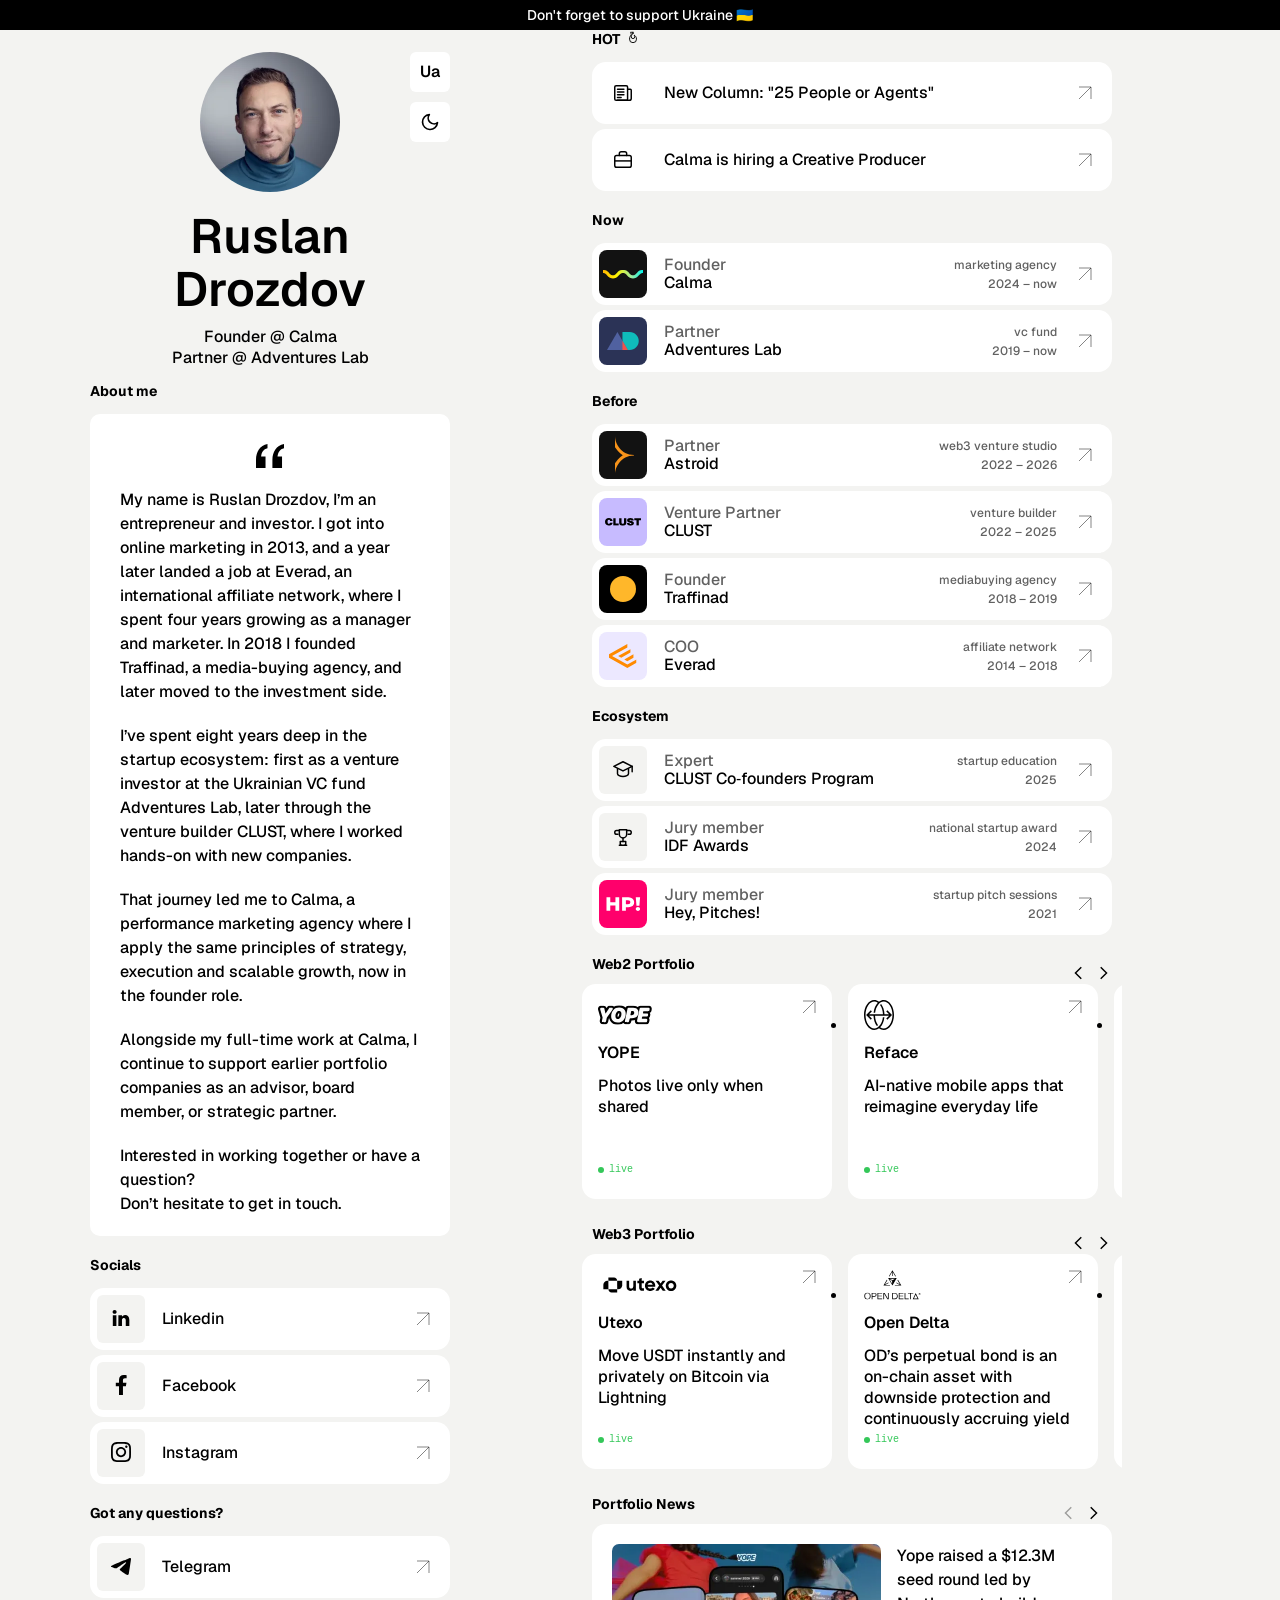
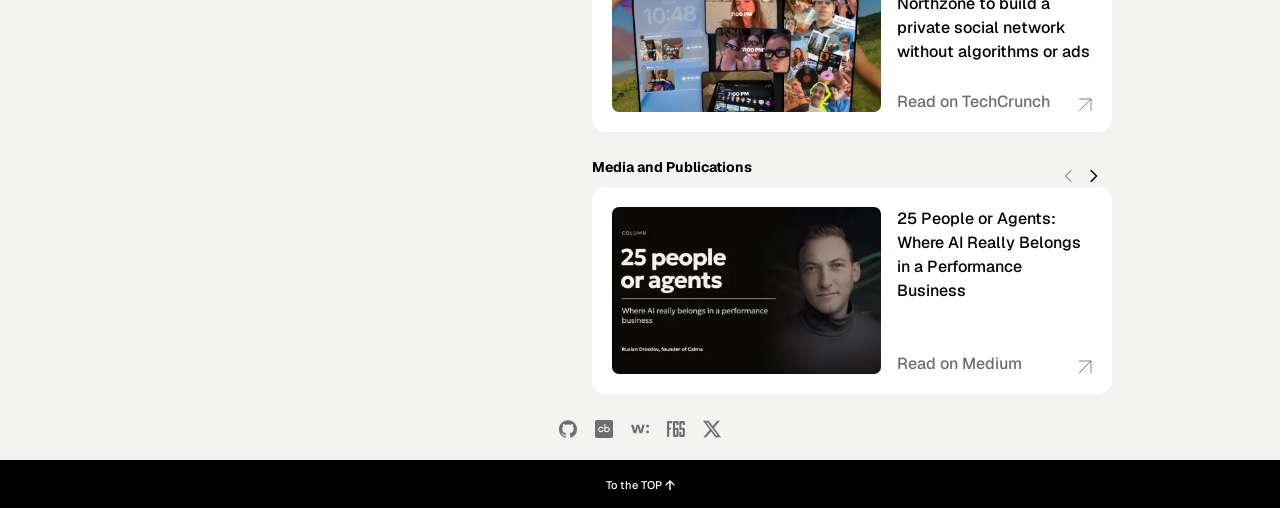
==== index.html @ 0ddf569c "Replace jQuery + slick carousels with native CSS scroll-snap rows The four sliders (Web2/Web3 portfo" ====
<!doctype html>
<html lang="en">
<head>
    <meta charset="UTF-8">
    <meta name="viewport" content="width=device-width, initial-scale=1">
    <meta http-equiv="X-UA-Compatible" content="ie=edge">
    <link rel="canonical" href="https://drozdorus.com/" />
    <link rel="alternate" hreflang="en" href="https://drozdorus.com/" />
    <link rel="alternate" hreflang="uk" href="https://drozdorus.com/ua/" />
    <link rel="alternate" hreflang="x-default" href="https://drozdorus.com/" />
    <link rel="apple-touch-icon-precomposed" sizes="57x57" href="img/favicon/apple-touch-icon-57x57.png" />
    <link rel="apple-touch-icon-precomposed" sizes="114x114" href="img/favicon/apple-touch-icon-114x114.png" />
    <link rel="apple-touch-icon-precomposed" sizes="72x72" href="img/favicon/apple-touch-icon-72x72.png" />
    <link rel="apple-touch-icon-precomposed" sizes="144x144" href="img/favicon/apple-touch-icon-144x144.png" />
    <link rel="apple-touch-icon-precomposed" sizes="60x60" href="img/favicon/apple-touch-icon-60x60.png" />
    <link rel="apple-touch-icon-precomposed" sizes="120x120" href="img/favicon/apple-touch-icon-120x120.png" />
    <link rel="apple-touch-icon-precomposed" sizes="76x76" href="img/favicon/apple-touch-icon-76x76.png" />
    <link rel="apple-touch-icon-precomposed" sizes="152x152" href="img/favicon/apple-touch-icon-152x152.png" />
    <link rel="icon" type="image/png" href="img/favicon/favicon-196x196.png" sizes="196x196" />
    <link rel="icon" type="image/png" href="img/favicon/favicon-96x96.png" sizes="96x96" />
    <link rel="icon" type="image/png" href="img/favicon/favicon-32x32.png" sizes="32x32" />
    <link rel="icon" type="image/png" href="img/favicon/favicon-16x16.png" sizes="16x16" />
    <link rel="icon" type="image/png" href="img/favicon/favicon-128.png" sizes="128x128" />
    <meta name="msapplication-TileColor" content="#FFFFFF" />
    <meta name="msapplication-TileImage" content="mstile-144x144.png" />
    <meta name="msapplication-square70x70logo" content="mstile-70x70.png" />
    <meta name="msapplication-square150x150logo" content="mstile-150x150.png" />
    <meta name="msapplication-wide310x150logo" content="mstile-310x150.png" />
    <meta name="msapplication-square310x310logo" content="mstile-310x310.png" />

    <!-- Primary Meta Tags -->
    <title>Ruslan Drozdov: Founder of Calma — Performance Marketing & Lead Generation | Partner at Adventures Lab</title>
    <meta name="title" content="Ruslan Drozdov: Founder of Calma — Performance Marketing & Lead Generation | Partner at Adventures Lab" />
    <meta name="description" content="Ruslan Drozdov is the founder of Calma, a performance lead generation agency for insurance, home services, and finance verticals. Partner at Adventures Lab venture fund." />

    <!-- Open Graph / Facebook -->
    <meta property="og:type" content="website" />
    <meta property="og:url" content="https://drozdorus.com/" />
    <meta property="og:title" content="Ruslan Drozdov: Founder of Calma — Performance Marketing & Lead Generation | Partner at Adventures Lab" />
    <meta property="og:description" content="Ruslan Drozdov is the founder of Calma, a performance lead generation agency for insurance, home services, and finance verticals. Partner at Adventures Lab venture fund." />
    <meta property="og:image" content="https://drozdorus.com/img/ruslan-drozdov.jpg" />
    <meta property="og:image:width" content="880" />
    <meta property="og:image:height" content="880" />
    <meta property="og:image:alt" content="Ruslan Drozdov" />

    <!-- Twitter -->
    <meta property="twitter:card" content="summary" />
    <meta property="twitter:url" content="https://drozdorus.com/" />
    <meta property="twitter:title" content="Ruslan Drozdov: Founder of Calma — Performance Marketing & Lead Generation | Partner at Adventures Lab" />
    <meta property="twitter:description" content="Ruslan Drozdov is the founder of Calma, a performance lead generation agency for insurance, home services, and finance verticals. Partner at Adventures Lab venture fund." />
    <meta property="twitter:image" content="https://drozdorus.com/img/ruslan-drozdov.jpg" />

    <!-- Apply theme before CSS paints to avoid flash of wrong theme.
         Mirrors the logic in js/theme.js so the first paint already matches. -->
    <script>
    (function(){
      try {
        var stored = localStorage.getItem('theme-preference');
        var theme = (stored === 'dark' || stored === 'light')
          ? stored
          : (window.matchMedia && window.matchMedia('(prefers-color-scheme: dark)').matches ? 'dark' : 'light');
        document.documentElement.setAttribute('data-theme', theme);
      } catch (_) {}
    })();
    </script>

    <link rel="preload" href="fonts/Geist-Variable-latin.woff2" as="font" type="font/woff2" crossorigin>
    <link rel="stylesheet" href="css/main.css?v=20261105">

    <script type="application/ld+json">
    {
      "@context": "https://schema.org",
      "@graph": [
        {
          "@type": "ProfilePage",
          "@id": "https://drozdorus.com/#webpage",
          "url": "https://drozdorus.com/",
          "name": "Ruslan Drozdov",
          "inLanguage": "en",
          "primaryImageOfPage": { "@type": "ImageObject", "url": "https://drozdorus.com/img/ruslan-drozdov.jpg", "contentUrl": "https://drozdorus.com/img/ruslan-drozdov.jpg", "width": 880, "height": 880, "caption": "Ruslan Drozdov" },
          "mainEntity": { "@id": "https://drozdorus.com/#person" }
        },
        {
      "@type": "Person",
      "@id": "https://drozdorus.com/#person",
      "mainEntityOfPage": { "@id": "https://drozdorus.com/#webpage" },
      "name": "Ruslan Drozdov",
      "alternateName": ["Руслан Дроздов", "drozdorus"],
      "nationality": { "@type": "Country", "name": "Ukraine" },
      "url": "https://drozdorus.com/",
      "image": { "@type": "ImageObject", "url": "https://drozdorus.com/img/ruslan-drozdov.jpg", "contentUrl": "https://drozdorus.com/img/ruslan-drozdov.jpg", "width": 880, "height": 880, "caption": "Ruslan Drozdov" },
      "jobTitle": ["Founder of Calma", "Partner at Adventures Lab"],
      "description": "Ruslan Drozdov is the founder of Calma, a performance lead generation agency for insurance, home services, and finance verticals in the US. Partner at Adventures Lab VC fund.",
      "knowsAbout": ["performance marketing", "lead generation", "venture investing", "startup building", "digital advertising", "insurance marketing", "affiliate networks"],
      "sameAs": [
        "https://www.wikidata.org/wiki/Q141973964",
        "https://www.linkedin.com/in/drozdorus/",
        "https://www.facebook.com/drozdorus/",
        "https://www.instagram.com/drozdorus",
        "https://t.me/drozdorus",
        "https://x.com/drozdorus",
        "https://www.crunchbase.com/person/ruslan-drozdov",
        "https://github.com/drozdorus",
        "https://wellfound.com/u/drozdorus",
        "https://www.f6s.com/drozdorus",
        "https://medium.com/@drozdorus",
        "https://local.foundation/profile/drozdorus",
        "https://local.foundation/ecosystem/ef54b9bd-0632-4556-bf1c-e0dbe42887a5",
        "https://cases.media/drozdorus/",
        "https://bigkyiv.com.ua/drozdov-ruslan-yevgenijovych/",
        "https://thepage.ua/ua/dossier/drozdov-ruslan",
        "https://vechirnij.kiev.ua/drozdov-ryslan/",
        "https://mc.today/uk/author/ruslan-drozdov/",
        "https://speka.ua/authors/ruslan.drozdov"
      ],
      "subjectOf": [
        {
          "@type": "Article",
          "headline": "25 People or Agents: Where AI Really Belongs in a Performance Business",
          "url": "https://medium.com/@drozdorus/25-people-or-agents-where-ai-really-belongs-in-a-performance-business-71c285251df5",
          "inLanguage": "en"
        },
        {
          "@type": "Article",
          "headline": "Партнерство в бізнесі: Руслан Дроздов про пошук кофаундера для стартапу",
          "url": "https://informator.ua/uk/partnerstvo-v-biznesi-ruslan-drozdov-pro-poshuk-kofaundera-dlya-startapu",
          "inLanguage": "uk"
        },
        {
          "@type": "Article",
          "headline": "Як знайти ідеального бізнес-партнера для стартапу: розповідає співзасновник Adventures Lab Руслан Дроздов",
          "url": "https://uspih.in.ua/ekskliuziv/iak-znajty-idealnoho-biznes-partnera-dlia-startapu-rozpovidaie-spivzasnovnyk-adventures-lab-ruslan-drozdov",
          "inLanguage": "uk"
        },
        {
          "@type": "NewsArticle",
          "headline": "Adventures Lab и Genesis бесплатно помогут украинским стартапам",
          "url": "https://mc.today/hey-pitches-adventures-lab-i-genesis-investments-besplatno-pomogut-ukrainskim-startapam/",
          "datePublished": "2021-07-14",
          "inLanguage": "ru",
          "about": { "@type": "EventSeries", "name": "Hey, Pitches!", "url": "https://heypitches.com/" }
        },
        {
          "@type": "Article",
          "headline": "Як не помилитися при виборі стартапу для інвестицій — розповідає кофаундер венчурного фонду Adventures Lab Руслан Дроздов",
          "url": "https://apostrophe.ua/company-news/kak-ne-oshibitsya-pri-vyibore-startapa-dlya-investitsiy--rasskazyivaet-kofaunder-venchurnogo-fonda-adventures-lab-ruslan-drozdov.html",
          "inLanguage": "uk"
        }
      ],
      "worksFor": [
        { "@type": "Organization", "name": "Calma", "url": "https://calma.io/" },
        { "@type": "Organization", "name": "Adventures Lab", "url": "https://adventureslab.vc/" }
      ]
        }
      ]
    }
    </script>

    <!-- Google Tag Manager -->
    <script>(function(w,d,s,l,i){w[l]=w[l]||[];w[l].push({'gtm.start':
    new Date().getTime(),event:'gtm.js'});var f=d.getElementsByTagName(s)[0],
    j=d.createElement(s),dl=l!='dataLayer'?'&l='+l:'';j.async=true;j.src=
    'https://www.googletagmanager.com/gtm.js?id='+i+dl;f.parentNode.insertBefore(j,f);
    })(window,document,'script','dataLayer','GTM-5PTHHBV8');</script>
    <!-- End Google Tag Manager -->
</head>
<body>
<svg style="position:absolute;width:0;height:0;overflow:hidden" aria-hidden="true" focusable="false">
    <!-- Row-icon sprite (item 5). Available ids: i-fire, i-news, i-briefcase, i-grad, i-trophy. One consistent 24x24 outline style, colored via currentColor so both themes work automatically. -->
    <symbol id="i-fire" viewBox="0 0 24 24">
        <path d="M12 2c1 3-3 4-3 8a3 3 0 0 0 6 0c0-1-.5-2-1-3 2 1 4 3.5 4 7a6 6 0 0 1-12 0c0-5 3-7 3-8 0-1.5-1-3-1-4 1.5 0 3 .5 4 2z" fill="none" stroke="currentColor" stroke-width="1.6" stroke-linecap="round" stroke-linejoin="round"/>
    </symbol>
    <symbol id="i-news" viewBox="0 0 24 24">
        <rect x="3" y="4" width="14" height="16" rx="1.5" fill="none" stroke="currentColor" stroke-width="1.6" stroke-linecap="round" stroke-linejoin="round"/>
        <path d="M17 8h3a1 1 0 0 1 1 1v9a2 2 0 0 1-2 2H6" fill="none" stroke="currentColor" stroke-width="1.6" stroke-linecap="round" stroke-linejoin="round"/>
        <line x1="6" y1="8" x2="13" y2="8" stroke="currentColor" stroke-width="1.6" stroke-linecap="round"/>
        <line x1="6" y1="11" x2="13" y2="11" stroke="currentColor" stroke-width="1.6" stroke-linecap="round"/>
        <line x1="6" y1="14" x2="13" y2="14" stroke="currentColor" stroke-width="1.6" stroke-linecap="round"/>
        <line x1="6" y1="17" x2="10" y2="17" stroke="currentColor" stroke-width="1.6" stroke-linecap="round"/>
    </symbol>
    <symbol id="i-briefcase" viewBox="0 0 24 24">
        <rect x="3" y="7" width="18" height="13" rx="2" fill="none" stroke="currentColor" stroke-width="1.6" stroke-linecap="round" stroke-linejoin="round"/>
        <path d="M8 7V5a2 2 0 0 1 2-2h4a2 2 0 0 1 2 2v2" fill="none" stroke="currentColor" stroke-width="1.6" stroke-linecap="round" stroke-linejoin="round"/>
        <line x1="3" y1="13" x2="21" y2="13" stroke="currentColor" stroke-width="1.6"/>
    </symbol>
    <symbol id="i-grad" viewBox="0 0 24 24">
        <path d="M12 3 2 8l10 5 10-5-10-5z" fill="none" stroke="currentColor" stroke-width="1.6" stroke-linecap="round" stroke-linejoin="round"/>
        <path d="M6 10.5V16c0 1.5 2.7 3 6 3s6-1.5 6-3v-5.5" fill="none" stroke="currentColor" stroke-width="1.6" stroke-linecap="round" stroke-linejoin="round"/>
        <line x1="22" y1="8" x2="22" y2="14" stroke="currentColor" stroke-width="1.6" stroke-linecap="round"/>
    </symbol>
    <symbol id="i-trophy" viewBox="0 0 24 24">
        <path d="M8 4h8v5a4 4 0 0 1-8 0V4z" fill="none" stroke="currentColor" stroke-width="1.6" stroke-linecap="round" stroke-linejoin="round"/>
        <path d="M8 5H5a2 2 0 0 0 0 4h1.5M16 5h3a2 2 0 0 1 0 4h-1.5" fill="none" stroke="currentColor" stroke-width="1.6" stroke-linecap="round" stroke-linejoin="round"/>
        <line x1="12" y1="13" x2="12" y2="17" stroke="currentColor" stroke-width="1.6" stroke-linecap="round"/>
        <path d="M8 21h8M9 17h6v2a2 2 0 0 1-2 2h-2a2 2 0 0 1-2-2v-2z" fill="none" stroke="currentColor" stroke-width="1.6" stroke-linecap="round" stroke-linejoin="round"/>
    </symbol>
</svg>
    <!-- Google Tag Manager (noscript) -->
    <noscript><iframe src="https://www.googletagmanager.com/ns.html?id=GTM-5PTHHBV8"
    height="0" width="0" style="display:none;visibility:hidden"></iframe></noscript>
    <!-- End Google Tag Manager (noscript) -->
<main class="layout" id="top">
        <div class="main__banner"><a target="_blank" rel="noopener noreferrer" href="https://u24.gov.ua/">Don't forget to support Ukraine  🇺🇦</a></div>
    <div class="layout__grid">
    <aside class="layout__aside">
    <div class="main__container">
        <div class="user">
            <button class="user__theme" id="themeToggle" aria-label="Toggle theme">
                <svg class="theme-icon sun-icon" width="20" height="20" viewBox="0 0 24 24" fill="none" stroke="currentColor" stroke-width="2" stroke-linecap="round" stroke-linejoin="round">
                    <circle cx="12" cy="12" r="5"></circle>
                    <line x1="12" y1="1" x2="12" y2="3"></line>
                    <line x1="12" y1="21" x2="12" y2="23"></line>
                    <line x1="4.22" y1="4.22" x2="5.64" y2="5.64"></line>
                    <line x1="18.36" y1="18.36" x2="19.78" y2="19.78"></line>
                    <line x1="1" y1="12" x2="3" y2="12"></line>
                    <line x1="21" y1="12" x2="23" y2="12"></line>
                    <line x1="4.22" y1="19.78" x2="5.64" y2="18.36"></line>
                    <line x1="18.36" y1="5.64" x2="19.78" y2="4.22"></line>
                </svg>
                <svg class="theme-icon moon-icon" width="20" height="20" viewBox="0 0 24 24" fill="none" stroke="currentColor" stroke-width="2" stroke-linecap="round" stroke-linejoin="round">
                    <path d="M21 12.79A9 9 0 1 1 11.21 3 7 7 0 0 0 21 12.79z"></path>
                </svg>
            </button>
            <a class="user__lang" href="ua/">Ua</a>
            <div class="user__photo">
                <picture><source type="image/webp" srcset="img/ruslan-drozdov-280.webp 280w, img/ruslan-drozdov-420.webp 420w" sizes="140px"><img src="img/ruslan-drozdov.jpg" alt="Ruslan Drozdov" width="880" height="880" fetchpriority="high"></picture>
            </div>
            <h1 class="user__name">Ruslan Drozdov</h1>
            <div class="user__position">Founder @ Calma<br />Partner @ Adventures Lab</div>
        </div>
    </div>
    <div class="main__container">
        <h2 class="media__title">About me</h2>
        <article class="story">
            <p class="story__info">My name is Ruslan Drozdov, I’m an entrepreneur and investor. I got into online marketing in 2013, and a year later landed a job at Everad, an international affiliate network, where I spent four years growing as a manager and marketer. In 2018 I founded Traffinad, a media-buying agency, and later moved to the investment side.</p>
            <p class="story__info">I’ve spent eight years deep in the startup ecosystem: first as a venture investor at the Ukrainian VC fund Adventures Lab, later through the venture builder CLUST, where I worked hands-on with new companies.</p>
            <p class="story__info">That journey led me to Calma, a performance marketing agency where I apply the same principles of strategy, execution and scalable growth, now in the founder role.</p>
            <p class="story__info">Alongside my full-time work at Calma, I continue to support earlier portfolio companies as an advisor, board member, or strategic partner.</p>
            <p class="story__info">Interested in working together or have a question?<br />Don’t hesitate to get in touch.</p>
        </article>
    </div>
    <div class="main__container">
        <div class="media">
            <h2 class="media__title">Socials</h2>
            <a  target="_blank" rel="noopener noreferrer" href="https://www.linkedin.com/in/drozdorus/" class="media__item">
                <span class="media__icon bg"><img src="img/linkedin.svg" alt=""></span>
                <span class="media__text">Linkedin</span>
            </a>
            <a  target="_blank" rel="noopener noreferrer" href="https://www.facebook.com/drozdorus/" class="media__item">
                <span class="media__icon bg"><img src="img/fb.svg" alt=""></span>
                <span class="media__text">Facebook</span>
            </a>
            <a  target="_blank" rel="noopener noreferrer" href="https://www.instagram.com/drozdorus" class="media__item">
                <span class="media__icon bg"><img src="img/insta.svg" alt=""></span>
                <span class="media__text">Instagram</span>
            </a>
        </div>
        <div class="media">
            <h2 class="media__title">Got any questions?</h2>
            <a  target="_blank" rel="noopener noreferrer" href="https://t.me/drozdorus" class="media__item">
                <span class="media__icon bg"><img src="img/tg.svg" alt=""></span>
                <span class="media__text">Telegram</span>
            </a>
        </div>
    </div>
    </aside>
    <div class="layout__main">
    <div class="main__container">
        <div class="media">
            <h2 class="media__title">HOT <svg class="icon media__title-icon" width="16" height="16" viewBox="0 0 24 24" aria-hidden="true"><use href="#i-fire"/></svg></h2>
            <a target="_blank" rel="noopener noreferrer" href="https://medium.com/@drozdorus/25-people-or-agents-where-ai-really-belongs-in-a-performance-business-71c285251df5" class="media__item">
                <span class="media__icon"><svg class="icon media__text-icon" width="22" height="22" viewBox="0 0 24 24" aria-hidden="true"><use href="#i-news"/></svg></span>
                <span class="media__text">New Column: "25 People or Agents"</span>
            </a>
            <a target="_blank" rel="noopener noreferrer" href="https://calma.io/hiring/" class="media__item">
                <span class="media__icon"><svg class="icon media__text-icon" width="22" height="22" viewBox="0 0 24 24" aria-hidden="true"><use href="#i-briefcase"/></svg></span>
                <span class="media__text">Calma is hiring a Creative Producer</span>
            </a>
        </div>
        <div class="media">
            <h2 class="media__title">Now</h2>
            <a  target="_blank" rel="noopener noreferrer" href="https://calma.io/" class="media__item">
                <span class="media__icon"><img src="img/calma.svg" alt="Calma"></span>
                <span class="media__text"><i class="gray">Founder</i>Calma</span>
                <span class="media__meta"><span class="media__description">marketing agency</span><span class="media__year">2024 – now</span></span>
            </a>
            <a  target="_blank" rel="noopener noreferrer" href="https://adventureslab.vc/" class="media__item">
                <span class="media__icon"><img src="img/ad.svg" alt="Adventures Lab"></span>
                <span class="media__text"><i class="gray">Partner</i>Adventures Lab</span>
                <span class="media__meta"><span class="media__description">vc fund</span><span class="media__year">2019 – now</span></span>
            </a>
        </div>
        <div class="media">
            <h2 class="media__title">Before</h2>
            <a target="_blank" rel="noopener noreferrer" href="https://astroid.xyz/" class="media__item">
                <span class="media__icon"><img src="img/ast.svg" alt="Astroid"></span>
                <span class="media__text"><i class="gray">Partner</i>Astroid</span>
                <span class="media__meta"><span class="media__description">web3 venture studio</span><span class="media__year">2022 – 2026</span></span>
            </a>
            <a target="_blank" rel="noopener noreferrer" href="https://clust.team/" class="media__item">
                <span class="media__icon"><img src="img/clust.svg" alt="CLUST"></span>
                <span class="media__text"><i class="gray">Venture Partner</i>CLUST</span>
                <span class="media__meta"><span class="media__description">venture builder</span><span class="media__year">2022 – 2025</span></span>
            </a>
            <a target="_blank" rel="noopener noreferrer" href="https://traffinad.com/" class="media__item">
                <span class="media__icon"><img src="img/circ.svg" alt="Traffinad"></span>
                <span class="media__text"><i class="gray">Founder</i>Traffinad</span>
                <span class="media__meta"><span class="media__description">mediabuying agency</span><span class="media__year">2018 – 2019</span></span>
            </a>
            <a target="_blank" rel="noopener noreferrer" href="https://everad.com/" class="media__item">
                <span class="media__icon"><img src="img/ev.svg" alt="Everad"></span>
                <span class="media__text"><i class="gray">COO</i>Everad</span>
                <span class="media__meta"><span class="media__description">affiliate network</span><span class="media__year">2014 – 2018</span></span>
            </a>
        </div>
        <div class="media">
            <h2 class="media__title">Ecosystem</h2>
            <a target="_blank" rel="noopener noreferrer" href="https://clust.team/co-founders-program/" class="media__item">
                <span class="media__icon bg"><svg class="icon media__text-icon" width="22" height="22" viewBox="0 0 24 24" aria-hidden="true"><use href="#i-grad"/></svg></span>
                <span class="media__text"><i class="gray">Expert</i>CLUST Co&#8209;founders Program</span>
                <span class="media__meta"><span class="media__description">startup education</span><span class="media__year">2025</span></span>
            </a>
            <a target="_blank" rel="noopener noreferrer" href="https://usf.com.ua/en/?p=23957" class="media__item">
                <span class="media__icon bg"><svg class="icon media__text-icon" width="22" height="22" viewBox="0 0 24 24" aria-hidden="true"><use href="#i-trophy"/></svg></span>
                <span class="media__text"><i class="gray">Jury member</i>IDF Awards</span>
                <span class="media__meta"><span class="media__description">national startup award</span><span class="media__year">2024</span></span>
            </a>
            <a target="_blank" rel="noopener" href="https://heypitches.com/en/" class="media__item">
                <span class="media__icon"><img src="img/heypitches.svg" alt="Hey, Pitches!"></span>
                <span class="media__text"><i class="gray">Jury member</i>Hey, Pitches!</span>
                <span class="media__meta"><span class="media__description">startup pitch sessions</span><span class="media__year">2021</span></span>
            </a>
        </div>
        <h2 class="media__title slider--opt">Web2 Portfolio</h2>
    </div>
    <div class="media slide">
    <div class="media__container">
        <ul class="slider web-slider">
            <li class="slider__item">
                <a class="web-slider__link" target="_blank" rel="noopener noreferrer" href="https://yope.app/">
                    <img src="img/i6.svg" alt="YOPE logo" class="slider__icon">
                    <p class="slider__name">YOPE</p>
                    <p class="slider__info">Photos live only when shared</p>
                    <p class="slider__status slider__status--live"><span class="slider__status-dot" aria-hidden="true"></span>live</p>
                </a>
            </li>
            <li class="slider__item">
                <a class="web-slider__link" target="_blank" rel="noopener noreferrer" href="https://reface.ai/">
                    <img src="img/i1.svg" alt="Reface logo" class="slider__icon">
                    <p class="slider__name">Reface</p>
                    <p class="slider__info">AI-native mobile apps that reimagine everyday life</p>
                    <p class="slider__status slider__status--live"><span class="slider__status-dot" aria-hidden="true"></span>live</p>
                </a>
            </li>
            <li class="slider__item">
                <a class="web-slider__link" target="_blank" rel="noopener noreferrer" href="https://onenotary.com/">
                    <img src="img/i2.svg" alt="OneNotary logo" class="slider__icon">
                    <p class="slider__name">OneNotary</p>
                    <p class="slider__info">24/7 online notarization — legal, fast, secure</p>
                    <p class="slider__status slider__status--live"><span class="slider__status-dot" aria-hidden="true"></span>live</p>
                </a>
            </li>
            <li class="slider__item">
                <a class="web-slider__link" target="_blank" rel="noopener noreferrer" href="https://www.deckrobot.com/">
                    <img src="img/dr.svg" alt="DeckRobot logo" class="slider__icon">
                    <p class="slider__name">DeckRobot</p>
                    <p class="slider__info">Get your branded slides in one click with AI</p>
                    <p class="slider__status slider__status--live"><span class="slider__status-dot" aria-hidden="true"></span>live</p>
                </a>
            </li>
            <li class="slider__item">
                <a class="web-slider__link" target="_blank" rel="noopener noreferrer" href="https://pibox.com/">
                    <img src="img/pi.svg" alt="Pibox logo" class="slider__icon">
                    <p class="slider__name">Pibox</p>
                    <p class="slider__info">Finalize your audio and video projects faster than ever</p>
                    <p class="slider__status slider__status--live"><span class="slider__status-dot" aria-hidden="true"></span>live</p>
                </a>
            </li>
            <li class="slider__item slider__item--inactive">
                <div class="web-slider__link">
                    <img src="img/i3.svg" alt="Narrative BI logo" class="slider__icon">
                    <p class="slider__name">Narrative BI</p>
                    <p class="slider__info">Automated insights from marketing data. All sources in one place, zero coding</p>
                    <p class="slider__status">closed</p>
                </div>
            </li>
        </ul>
        <button type="button" class="carousel__arrow carousel__arrow--prev" data-carousel-prev aria-label="Previous"></button>
        <button type="button" class="carousel__arrow carousel__arrow--next" data-carousel-next aria-label="Next"></button>
    </div>
</div>
<div class="main">
    <div class="main__container">
        <h2 class="media__title slider--opt">Web3 Portfolio</h2>
    </div>
</div>
<div class="media slide">
    <div class="media__container">
        <ul class="slider web-slider">
            <li class="slider__item">
                <a class="web-slider__link" target="_blank" rel="noopener noreferrer" href="https://utexo.com/">
                    <img src="img/utexo.svg" alt="Utexo logo" class="slider__icon">
                    <p class="slider__name">Utexo</p>
                    <p class="slider__info">Move USDT instantly and privately on Bitcoin via Lightning</p>
                    <p class="slider__status slider__status--live"><span class="slider__status-dot" aria-hidden="true"></span>live</p>
                </a>
            </li>
            <li class="slider__item">
                <a class="web-slider__link" target="_blank" rel="noopener noreferrer" href="https://www.opendelta.com/">
                    <img src="img/i4.svg" alt="Open Delta logo" class="slider__icon">
                    <p class="slider__name">Open Delta</p>
                    <p class="slider__info">OD’s perpetual bond is an on-chain asset with downside protection and continuously accruing yield</p>
                    <p class="slider__status slider__status--live"><span class="slider__status-dot" aria-hidden="true"></span>live</p>
                </a>
            </li>
            <li class="slider__item slider__item--inactive">
                <div class="web-slider__link">
                    <img src="img/i7.svg" alt="ThunderStack logo" class="slider__icon">
                    <p class="slider__name">ThunderStack</p>
                    <p class="slider__info">Enables users to efficiently run and manage RGB Lightning Network Infrastructure</p>
                    <p class="slider__status">acquired</p>
                </div>
            </li>
            <li class="slider__item slider__item--inactive">
                <div class="web-slider__link">
                    <img src="img/ltv.svg" alt="LTV Protocol logo" class="slider__icon">
                    <p class="slider__name">LTV Protocol</p>
                    <p class="slider__info">The first-ever wave of curatorless tokenized leverage vaults</p>
                    <p class="slider__status">acquired</p>
                </div>
            </li>
            <li class="slider__item slider__item--inactive">
                <div class="web-slider__link">
                    <img src="img/i5.svg" alt="Stroom logo" class="slider__icon">
                    <p class="slider__name">Stroom</p>
                    <p class="slider__info">Bitcoin liquid staking in Lightning Network</p>
                    <p class="slider__status">closed</p>
                </div>
            </li>
        </ul>
        <button type="button" class="carousel__arrow carousel__arrow--prev" data-carousel-prev aria-label="Previous"></button>
        <button type="button" class="carousel__arrow carousel__arrow--next" data-carousel-next aria-label="Next"></button>
    </div>
</div>
<div class="main">
    <div class="main__container">
        <h2 class="media__title slider--opt">Portfolio News</h2>
        <div class="media slide">
            <div class="media__container">
                <ul class="slider portfolio">
                    <li class="slider__item">
                        <a target="_blank" rel="noopener noreferrer" href="https://techcrunch.com/2026/07/22/yope-raises-12-3m-to-build-a-private-social-network-without-algorithms-or-ads/" class="slider__link">
                            <img src="img/news14.webp" srcset="img/news14-400.webp 400w, img/news14.webp 800w" sizes="(max-width: 400px) 90vw, 352px" alt="Yope raises $12.3M to build a private social network without algorithms or ads" class="slider__picture" width="800" height="500" loading="lazy" decoding="async">
                            <span class="slider__box">
                                <span class="slider__text">Yope raised a $12.3M seed round led by Northzone to build a private social network without algorithms or ads</span>
                                <span class="slider__href">Read on TechCrunch</span>
                            </span>
                        </a>
                    </li>
                    <li class="slider__item">
                        <a target="_blank" rel="noopener noreferrer" href="https://bitcoinmagazine.com/news/utexo-raises-7-5m-to-launch-bitcoin" class="slider__link">
                            <img src="img/news13.webp" srcset="img/news13-400.webp 400w, img/news13.webp 800w" sizes="(max-width: 400px) 90vw, 352px" alt="Utexo raises $7.5M to bring USDT back home on Bitcoin" class="slider__picture" width="800" height="444" loading="lazy" decoding="async">
                            <span class="slider__box">
                                <span class="slider__text">Utexo raises $7.5M to bring USDT back home on Bitcoin</span>
                                <span class="slider__href">Read on Bitcoin Magazine</span>
                            </span>
                        </a>
                    </li>
                    <li class="slider__item">
                        <a target="_blank" rel="noopener noreferrer" href="https://www.nansen.ai/post/nx8-a-tokenized-layer-1-index-built-for-the-future-of-finance" class="slider__link">
                            <img src="img/news12.webp" srcset="img/news12-400.webp 400w, img/news12.webp 800w" sizes="(max-width: 400px) 90vw, 352px" alt="OpenDelta and Nansen introduce NX8 tokenized Layer-1 index" class="slider__picture" width="800" height="450" loading="lazy" decoding="async">
                            <span class="slider__box">
                                <span class="slider__text">OpenDelta signed the strategic partnership with Nansen to introduce NX8 — tokenized Layer-1 index</span>
                                <span class="slider__href">Read on Nansen.ai</span>
                            </span>
                        </a>
                    </li>
                    <li class="slider__item">
                        <a target="_blank" rel="noopener noreferrer" href="https://www.founderstoday.news/reface-secures-over-15m-growth-capital/" class="slider__link">
                            <img src="img/news11.webp" srcset="img/news11-400.webp 400w, img/news11.webp 800w" sizes="(max-width: 400px) 90vw, 352px" alt="Reface secures €15.2 million in non-dilutive funding" class="slider__picture" width="800" height="495" loading="lazy" decoding="async">
                            <span class="slider__box">
                                <span class="slider__text">Reface secures €15.2 million in non-dilutive funding</span>
                                <span class="slider__href">Read on FoundersToday</span>
                            </span>
                        </a>
                    </li>
                    <li class="slider__item">
                        <a target="_blank" rel="noopener noreferrer" href="https://clust.team/co-founders-program/" class="slider__link">
                            <img src="img/news10.webp" srcset="img/news10-400.webp 400w, img/news10.webp 800w" sizes="(max-width: 400px) 90vw, 352px" alt="CLUST announces educational program for Startup Founders" class="slider__picture" width="800" height="495" loading="lazy" decoding="async">
                            <span class="slider__box">
                                <span class="slider__text">CLUST has anounced an educational programm for Startup Founders</span>
                                <span class="slider__href">Read on CLUST</span>
                            </span>
                        </a>
                    </li>
                    <li class="slider__item">
                        <a target="_blank" rel="noopener noreferrer" href="https://www.village.com.ua/village/city/city-news/347173-u-kpi-vidkrili-pershe-v-ukrayini-smartukrittya-dlya-studentiv" class="slider__link">
                            <img src="img/news15.webp" srcset="img/news15-400.webp 400w, img/news15.webp 800w" sizes="(max-width: 400px) 90vw, 352px" alt="Clust Space, Ukraine's first smart shelter for students at KPI" class="slider__picture" width="800" height="500" loading="lazy" decoding="async">
                            <span class="slider__box">
                                <span class="slider__text">CLUST built Clust Space at KPI, Ukraine's first smart shelter and coworking for students (January 2024)</span>
                                <span class="slider__href">Read on The Village</span>
                            </span>
                        </a>
                    </li>
                    <li class="slider__item">
                        <a target="_blank" rel="noopener noreferrer" href="https://www.theblock.co/post/368113/opendelta-launches-og30-the-crypto-market-in-one-token" class="slider__link">
                            <img src="img/news9.webp" srcset="img/news9-400.webp 400w, img/news9.webp 800w" sizes="(max-width: 400px) 90vw, 352px" alt="OpenDelta Launches OG30 – The Crypto Market in One Token" class="slider__picture" width="800" height="452" loading="lazy" decoding="async">
                            <span class="slider__box">
                                <span class="slider__text">OpenDelta Launches OG30 – The Crypto Market in One Token</span>
                                <span class="slider__href">Read on TheBlock</span>
                            </span>
                        </a>
                    </li>
                    <li class="slider__item">
                        <a target="_blank" rel="noopener noreferrer" href="https://www.theblock.co/post/345884/opendelta-index-products-to-launch-in-partnership-with-gmci" class="slider__link">
                            <img src="img/news8.webp" srcset="img/news8-400.webp 400w, img/news8.webp 800w" sizes="(max-width: 400px) 90vw, 352px" alt="OpenDelta Index Products launch in partnership with GMCI" class="slider__picture" width="800" height="495" loading="lazy" decoding="async">
                            <span class="slider__box">
                                <span class="slider__text">OpenDelta Index Products To Launch In Partnership With GMCI</span>
                                <span class="slider__href">Read on TheBlock</span>
                            </span>
                        </a>
                    </li>
                    <li class="slider__item">
                        <a target="_blank" rel="noopener noreferrer" href="https://techcrunch.com/2025/02/24/yope-is-sparking-genz-and-vc-interest-with-an-instagram-like-app-for-private-groups/" class="slider__link">
                            <img src="img/news7.webp" srcset="img/news7-400.webp 400w, img/news7.webp 800w" sizes="(max-width: 400px) 90vw, 352px" alt="Yope raises seed round at $50M valuation" class="slider__picture" width="800" height="495" loading="lazy" decoding="async">
                            <span class="slider__box">
                                <span class="slider__text">Yope has raised a seed round with valuation of $50M</span>
                                <span class="slider__href">Read on TechCrunch</span>
                            </span>
                        </a>
                    </li>
                    <li class="slider__item">
                        <a target="_blank" rel="noopener noreferrer" href="https://atlas21.com/fulgur-ventures-and-tether-invest-in-a-company-dedicated-to-rgb-development/" class="slider__link">
                            <img src="img/news6.webp" srcset="img/news6-400.webp 400w, img/news6.webp 800w" sizes="(max-width: 400px) 90vw, 352px" alt="ThunderStack attracts investments from Tether and Fulgur Ventures" class="slider__picture" width="800" height="495" loading="lazy" decoding="async">
                            <span class="slider__box">
                                <span class="slider__text">ThunderStack attracts investments from Tether and Fulgur Ventures</span>
                                <span class="slider__href">Read on atlas21</span>
                            </span>
                        </a>
                    </li>
                    <li class="slider__item">
                        <a target="_blank" rel="noopener noreferrer" href="https://x.com/ltvprotocol/status/1846965341899182268" class="slider__link">
                            <img src="img/news4.webp" srcset="img/news4-400.webp 400w, img/news4.webp 800w" sizes="(max-width: 400px) 90vw, 352px" alt="LTV Protocol publishes paper about curatorless vaults" class="slider__picture" width="800" height="495" loading="lazy" decoding="async">
                            <span class="slider__box">
                                <span class="slider__text">LTV Protocol published a paper about curatorless vaults</span>
                                <span class="slider__href">Read on X</span>
                            </span>
                        </a>
                    </li>
                    <li class="slider__item">
                        <a target="_blank" rel="noopener noreferrer" href="https://www.coindesk.com/business/2024/04/26/bitcoin-linked-stablecoin-firm-opendelta-raises-25m/" class="slider__link">
                            <img src="img/news3.webp" srcset="img/news3-400.webp 400w, img/news3.webp 800w" sizes="(max-width: 400px) 90vw, 352px" alt="OpenDelta raises $2.5M led by 6th Man Ventures" class="slider__picture" width="800" height="495" loading="lazy" decoding="async">
                            <span class="slider__box">
                                <span class="slider__text">Bitcoin-Linked Stablecoin Firm OpenDelta Raises $2.5M, led by 6th Man Ventures</span>
                                <span class="slider__href">Read on CoinDesk</span>
                            </span>
                        </a>
                    </li>
                    <li class="slider__item">
                        <a target="_blank" rel="noopener noreferrer" href="https://www.businesswire.com/news/home/20240326274642/en/OneNotary-Raises-5-Million-Series-A-%E2%80%94-Enters-Partnership-with-DocuSign" class="slider__link">
                            <img src="img/news1.webp" srcset="img/news1-400.webp 400w, img/news1.webp 800w" sizes="(max-width: 400px) 90vw, 352px" alt="OneNotary raises $5M Series A from Jackson Square Ventures and DocuSign Founder" class="slider__picture" width="800" height="495" loading="lazy" decoding="async">
                            <span class="slider__box">
                                <span class="slider__text">OneNotary raises $5M in Series A round from Jackson Square Ventures and DocuSign Founder</span>
                                <span class="slider__href">Read on businesswire</span>
                            </span>
                        </a>
                    </li>
                    <li class="slider__item">
                        <a target="_blank" rel="noopener noreferrer" href="https://www.theblock.co/post/248104/stroom-raise-bitcoin-liquid-staking-lightning-network" class="slider__link">
                            <img src="img/news2.webp" srcset="img/news2-400.webp 400w, img/news2.webp 800w" sizes="(max-width: 400px) 90vw, 352px" alt="Stroom Network raises $3.5M to launch Bitcoin liquid staking on Lightning" class="slider__picture" width="800" height="495" loading="lazy" decoding="async">
                            <span class="slider__box">
                                <span class="slider__text">Stroom Network raises $3.5 million from Greenfield and others to launch Bitcoin 'liquid staking' on Lightning</span>
                                <span class="slider__href">Read on TheBlock</span>
                            </span>
                        </a>
                    </li>
                </ul>
                <button type="button" class="carousel__arrow carousel__arrow--prev" data-carousel-prev aria-label="Previous"></button>
                <button type="button" class="carousel__arrow carousel__arrow--next" data-carousel-next aria-label="Next"></button>
            </div>
        </div>
    </div>
</div>

<div class="main">
    <div class="main__container">
        <h2 class="media__title slider--opt">Media and Publications</h2>
        <div class="media slide">
            <div class="media__container">
                <ul class="slider portfolio">
                    <li class="slider__item">
                        <a target="_blank" rel="noopener noreferrer" href="https://medium.com/@drozdorus/25-people-or-agents-where-ai-really-belongs-in-a-performance-business-71c285251df5" class="slider__link">
                            <img src="img/media14.webp" srcset="img/media14-400.webp 400w, img/media14.webp 800w" sizes="(max-width: 400px) 90vw, 352px" alt="25 People or Agents: Where AI Really Belongs in a Performance Business – Ruslan Drozdov, Medium" class="slider__picture" width="800" height="495" loading="lazy" decoding="async">
                            <span class="slider__box">
                                <span class="slider__text">25 People or Agents: Where AI Really Belongs in a Performance Business</span>
                                <span class="slider__href">Read on Medium</span>
                            </span>
                        </a>
                    </li>
                    <li class="slider__item">
                        <a target="_blank" rel="noopener noreferrer" href="https://ai-ei.org/ai-horizon-journal-4th-edition-july-2026/" class="slider__link">
                            <img src="img/media8.webp" srcset="img/media8-400.webp 400w, img/media8.webp 800w" sizes="(max-width: 400px) 90vw, 352px" alt="The FOMO Tax: How AI Tool-Chasing Became the New Productivity Trap – AI Horizon Journal" class="slider__picture" width="800" height="495" loading="lazy" decoding="async">
                            <span class="slider__box">
                                <span class="slider__text">The FOMO Tax: How AI Tool-Chasing Became the New Productivity Trap</span>
                                <span class="slider__href">Read on AI Horizon Journal</span>
                            </span>
                        </a>
                    </li>
                    <li class="slider__item">
                        <a target="_blank" rel="noopener noreferrer" href="https://informator.ua/uk/partnerstvo-v-biznesi-ruslan-drozdov-pro-poshuk-kofaundera-dlya-startapu" class="slider__link">
                            <img src="img/media9.webp" srcset="img/media9-400.webp 400w, img/media9.webp 800w" sizes="(max-width: 400px) 90vw, 352px" alt="Business partnership: how to find a co-founder for your startup – Informator" class="slider__picture" width="800" height="495" loading="lazy" decoding="async">
                            <span class="slider__box">
                                <span class="slider__text">Business partnership: how to find a co-founder for your startup (ua)</span>
                                <span class="slider__href">Read on Informator</span>
                            </span>
                        </a>
                    </li>
                    <li class="slider__item">
                        <a target="_blank" rel="noopener noreferrer" href="https://uspih.in.ua/ekskliuziv/iak-znajty-idealnoho-biznes-partnera-dlia-startapu-rozpovidaie-spivzasnovnyk-adventures-lab-ruslan-drozdov" class="slider__link">
                            <img src="img/media10.webp" srcset="img/media10-400.webp 400w, img/media10.webp 800w" sizes="(max-width: 400px) 90vw, 352px" alt="How to find the perfect business partner for a startup – Uspih" class="slider__picture" width="800" height="495" loading="lazy" decoding="async">
                            <span class="slider__box">
                                <span class="slider__text">How to find the perfect business partner for a startup (ua)</span>
                                <span class="slider__href">Read on Uspih</span>
                            </span>
                        </a>
                    </li>
                    <li class="slider__item">
                        <a target="_blank" rel="noopener noreferrer" href="https://apostrophe.ua/company-news/kak-ne-oshibitsya-pri-vyibore-startapa-dlya-investitsiy--rasskazyivaet-kofaunder-venchurnogo-fonda-adventures-lab-ruslan-drozdov.html" class="slider__link">
                            <img src="img/media11.webp" srcset="img/media11-400.webp 400w, img/media11.webp 800w" sizes="(max-width: 400px) 90vw, 352px" alt="How to avoid mistakes when choosing a startup to invest in – Apostrophe" class="slider__picture" width="800" height="495" loading="lazy" decoding="async">
                            <span class="slider__box">
                                <span class="slider__text">How to avoid mistakes when choosing a startup to invest in (ua)</span>
                                <span class="slider__href">Read on Apostrophe</span>
                            </span>
                        </a>
                    </li>
                    <li class="slider__item">
                        <a target="_blank" rel="noopener noreferrer" href="https://mc.today/uk/yakih-pomilok-pripuskayutsya-startaperi-v-adventures-lab-spalah-i-spirio-podililis-dumkami/" class="slider__link">
                            <img src="img/media7.webp" srcset="img/media7-400.webp 400w, img/media7.webp 800w" sizes="(max-width: 400px) 90vw, 352px" alt="The most popular mistakes startups make – MC.today" class="slider__picture" width="800" height="495" loading="lazy" decoding="async">
                            <span class="slider__box">
                                <span class="slider__text">The most popular mistakes startups might make (ua)</span>
                                <span class="slider__href">Read on MC.today</span>
                            </span>
                        </a>
                    </li>
                    <li class="slider__item">
                        <a target="_blank" rel="noopener noreferrer" href="https://mc.today/uk/yakih-startapiv-ne-vistachaye-v-ukrayini-ta-yaki-nishi-budut-najperspektivnishimi-venchur-bilderi/" class="slider__link">
                            <img src="img/media6.webp" srcset="img/media6-400.webp 400w, img/media6.webp 800w" sizes="(max-width: 400px) 90vw, 352px" alt="Perspective startup niches for 2025 – MC.today" class="slider__picture" width="800" height="495" loading="lazy" decoding="async">
                            <span class="slider__box">
                                <span class="slider__text">Perspective startups' niches for 2025 (ua)</span>
                                <span class="slider__href">Read on MC.today</span>
                            </span>
                        </a>
                    </li>
                    <li class="slider__item">
                        <a target="_blank" rel="noopener noreferrer" href="https://mc.today/uk/beholder-mark-i-ne-tilki-venchur-bilderi-nazvali-ukrayinski-startapi-yaki-yih-vrazili-u-2024-mu/" class="slider__link">
                            <img src="img/media5.webp" srcset="img/media5-400.webp 400w, img/media5.webp 800w" sizes="(max-width: 400px) 90vw, 352px" alt="The most attractive Ukrainian Startups in 2024 – MC.today" class="slider__picture" width="800" height="495" loading="lazy" decoding="async">
                            <span class="slider__box">
                                <span class="slider__text">The most attractive Ukrainian Startups in 2024 (ua)</span>
                                <span class="slider__href">Read on MC.today</span>
                            </span>
                        </a>
                    </li>
                    <li class="slider__item">
                        <a target="_blank" rel="noopener noreferrer" href="https://speka.media/nepopulyarni-freimvorki-yaki-pidvishhat-efektivnist-upravlinnya-biznesom-pk423d" class="slider__link">
                            <img src="img/media4.webp" srcset="img/media4-400.webp 400w, img/media4.webp 800w" sizes="(max-width: 400px) 90vw, 352px" alt="Unpopular frameworks to empower productivity – Speka" class="slider__picture" width="800" height="495" loading="lazy" decoding="async">
                            <span class="slider__box">
                                <span class="slider__text">Unpopular frameworks to empower your productivity (ua)</span>
                                <span class="slider__href">Read on Speka</span>
                            </span>
                        </a>
                    </li>
                    <li class="slider__item">
                        <a target="_blank" rel="noopener noreferrer" href="https://mc.today/uk/blogs/vijna-yak-katalizator-zmin-perehid-vid-venchurnogo-investuvannya-do-venchur-bildyngu-ruslan-drozdov/" class="slider__link">
                            <img src="img/media3.webp" srcset="img/media3-400.webp 400w, img/media3.webp 800w" sizes="(max-width: 400px) 90vw, 352px" alt="Transition from venture investing to venture building – MC.today" class="slider__picture" width="800" height="495" loading="lazy" decoding="async">
                            <span class="slider__box">
                                <span class="slider__text">About the transition from pure investing to venture building (ua)</span>
                                <span class="slider__href">Read on MC.today</span>
                            </span>
                        </a>
                    </li>
                    <li class="slider__item">
                        <a target="_blank" rel="noopener noreferrer" href="https://cases.media/en/article/sposobi-roboti-z-innovaciyami-dlya-uspishnogo-biznesu" class="slider__link">
                            <img src="img/media2.webp" srcset="img/media2-400.webp 400w, img/media2.webp 800w" sizes="(max-width: 400px) 90vw, 352px" alt="Ways to deal with innovations for successful businesses – Cases" class="slider__picture" width="800" height="495" loading="lazy" decoding="async">
                            <span class="slider__box">
                                <span class="slider__text">Ways to deal with innovations for successful businesses (ua)</span>
                                <span class="slider__href">Read on Cases</span>
                            </span>
                        </a>
                    </li>
                </ul>
                <button type="button" class="carousel__arrow carousel__arrow--prev" data-carousel-prev aria-label="Previous"></button>
                <button type="button" class="carousel__arrow carousel__arrow--next" data-carousel-next aria-label="Next"></button>
            </div>
        </div>
    </div>
</div>
    </div>
    </div>
</main>
<footer class="site-footer">
    <div class="main__container">
        <div class="site-footer__socials">
            <a href="https://github.com/drozdorus" target="_blank" rel="me noopener" aria-label="GitHub" class="site-footer__icon">
                <svg viewBox="0 0 24 24" width="18" height="18" fill="currentColor" aria-hidden="true"><path d="M12 .297c-6.63 0-12 5.373-12 12 0 5.303 3.438 9.8 8.205 11.385.6.113.82-.258.82-.577 0-.285-.01-1.04-.015-2.04-3.338.724-4.042-1.61-4.042-1.61C4.422 18.07 3.633 17.7 3.633 17.7c-1.087-.744.084-.729.084-.729 1.205.084 1.838 1.236 1.838 1.236 1.07 1.835 2.809 1.305 3.495.998.108-.776.417-1.305.76-1.605-2.665-.3-5.466-1.332-5.466-5.93 0-1.31.465-2.38 1.235-3.22-.135-.303-.54-1.523.105-3.176 0 0 1.005-.322 3.3 1.23.96-.267 1.98-.399 3-.405 1.02.006 2.04.138 3 .405 2.28-1.552 3.285-1.23 3.285-1.23.645 1.653.24 2.873.12 3.176.765.84 1.23 1.91 1.23 3.22 0 4.61-2.805 5.625-5.475 5.92.42.36.81 1.096.81 2.22 0 1.606-.015 2.896-.015 3.286 0 .315.21.69.825.57C20.565 22.092 24 17.592 24 12.297c0-6.627-5.373-12-12-12"/></svg>
            </a>
            <a href="https://www.crunchbase.com/person/ruslan-drozdov" target="_blank" rel="me noopener" aria-label="Crunchbase" class="site-footer__icon">
                <svg viewBox="0 0 24 24" width="18" height="18" fill="currentColor" aria-hidden="true"><path d="M21.6 0H2.4A2.41 2.41 0 0 0 0 2.4v19.2A2.41 2.41 0 0 0 2.4 24h19.2a2.41 2.41 0 0 0 2.4-2.4V2.4A2.41 2.41 0 0 0 21.6 0zM7.045 14.465A2.11 2.11 0 0 0 9.84 13.42h1.66a3.69 3.69 0 1 1 0-1.75H9.84a2.11 2.11 0 1 0-2.795 2.795zm11.345.845a3.55 3.55 0 0 1-1.06.63 3.68 3.68 0 0 1-3.39-.38v.38h-1.51V5.37h1.5v4.11a3.74 3.74 0 0 1 1.8-.63H16a3.67 3.67 0 0 1 2.39 6.46zm-.223-2.766a2.104 2.104 0 1 1-4.207 0 2.104 2.104 0 0 1 4.207 0z"/></svg>
            </a>
            <a href="https://wellfound.com/u/drozdorus" target="_blank" rel="me noopener" aria-label="Wellfound" class="site-footer__icon">
                <svg viewBox="0 0 24 24" width="18" height="18" fill="currentColor" aria-hidden="true"><path d="M23.998 8.128c.063-1.379-1.612-2.376-2.795-1.664-1.23.598-1.322 2.52-.156 3.234 1.2.862 2.995-.09 2.951-1.57zm0 7.748c.063-1.38-1.612-2.377-2.795-1.665-1.23.598-1.322 2.52-.156 3.234 1.2.863 2.995-.09 2.951-1.57zm-20.5 1.762L0 6.364h3.257l2.066 8.106 2.245-8.106h3.267l2.244 8.106 2.065-8.106h3.257l-3.54 11.274H11.39c-.73-2.713-1.46-5.426-2.188-8.14l-2.233 8.14H3.5z"/></svg>
            </a>
            <a href="https://www.f6s.com/drozdorus" target="_blank" rel="me noopener" aria-label="F6S" class="site-footer__icon">
                <svg viewBox="15 17 50 46" width="18" height="18" fill="currentColor" aria-hidden="true"><polygon points="25.7,36.3 26.1,36.3 26.1,36.7 26.1,41.7 26.1,42.1 25.7,42.1 21.1,42.1 21.1,61.6 21.1,62 20.7,62 15.7,62 15.3,62 15.3,61.6 15.3,18.4 15.3,18 15.7,18 29,18 29.4,18 29.4,18.4 29.4,23.4 29.4,23.8 29,23.8 21.1,23.8 21.1,36.3"/><path d="M44.1,18c1.7,0,3.1,1.4,3.1,3.1v7.7h-5.8v-5h-4.2v12.5h6.9c1.7,0,3.1,1.4,3.1,3.1v19.5c0,1.7-1.5,3.1-3.1,3.1h-9.5c-1.7,0-3.1-1.4-3.1-3.1V21.2c0-1.7,1.4-3.2,3-3.2H44.1z M41.4,42.1h-4.2v14.2h4.2V42.1z"/><path d="M64.7,28.4v0.4h-0.4h-5h-0.4v-0.4v-4.6h-4.2v12.5l6.9,0c1.6,0,3.1,2,3.1,3.6v19c0,1.7-1.4,3.2-3.1,3.2h-9.3c-1.6,0-3.1-1.4-3.1-3.1V48.3v-0.4l0.4,0l4.6,0l0.4,0v0.4v7.9h4.2V42.1l-6.6,0c-1.6,0-3-1.5-3-3.1V21.1c0-1.7,1.4-3.1,3.1-3.1h9.3c1.6,0,3.1,1.5,3.1,3.1V28.4L64.7,28.4z"/></svg>
            </a>
            <a href="https://x.com/drozdorus" target="_blank" rel="me noopener" aria-label="X" class="site-footer__icon">
                <svg viewBox="0 0 24 24" width="18" height="18" fill="currentColor" aria-hidden="true"><path d="M18.901 1.153h3.68l-8.04 9.19L24 22.846h-7.406l-5.8-7.584-6.638 7.584H.474l8.6-9.83L0 1.154h7.594l5.243 6.932ZM17.61 20.644h2.039L6.486 3.24H4.298Z"/></svg>
            </a>
        </div>
    </div>
</footer>
<a href="#top" class="to-top__banner">To the TOP <span class="to-top__arrow">↑</span></a>
<script src="js/main.js"></script>
<script src="js/theme.js"></script>
</body>
</html>
---- css/main.css ----
/* Smooth in-page scrolling for the "to top" link (replaces the old
   jQuery $("html,body").animate() from the pre-refresh main.js). */
@media (prefers-reduced-motion:no-preference){
  html{scroll-behavior:smooth}
}

/* CSS Variables for Theme System */
:root {
  --bg-primary: #f3f3f1;
  --bg-secondary: #fff;
  --bg-accent: #000;
  --text-primary: #000;
  --text-secondary: #6e6e6e;
  --text-light: #000;
  --bg-button: #f3f3f1;
  --border-color: transparent;
}

[data-theme="dark"] {
  --bg-primary: #1c1c1e;
  --bg-secondary: #2c2c2e;
  --bg-accent: #fff;
  --text-primary: #fff;
  --text-secondary: #8e8e93;
  --text-light: #fff;
  --bg-button: #3a3a3c;
  --border-color: #3a3a3c;
}

*{box-sizing:border-box}.user__lang,.user__name,.user__theme{font-family:"Geist Variable",sans-serif;font-weight:600}.user__position,body{font-family:"Geist Variable",sans-serif;font-weight:500}.main__banner{background:var(--bg-accent)}*{padding:0}.main__banner,.to-top__banner,.user,.user__lang,.user__theme{text-align:center}*{margin:0}@font-face{font-family:"Geist Variable";font-style:normal;font-weight:100 900;font-display:swap;src:url("../fonts/Geist-Variable-latin.woff2") format("woff2-variations");unicode-range:U+0000-00FF,U+0131,U+0152-0153,U+02BB-02BC,U+02C6,U+02DA,U+02DC,U+0304,U+0308,U+0329,U+2000-206F,U+20AC,U+2122,U+2191,U+2193,U+2212,U+2215,U+FEFF,U+FFFD}@font-face{font-family:"Geist Variable";font-style:normal;font-weight:100 900;font-display:swap;src:url("../fonts/Geist-Variable-cyrillic.woff2") format("woff2-variations");unicode-range:U+0301,U+0400-045F,U+0490-0491,U+04B0-04B1,U+2116}.media__text i,.user__photo,.user__photo img{display:block}/* Theme Toggle Button Styles - простий постійний фон */
.user__theme {
  position: absolute;
  top: 50px;
  right: 0;
  width: 40px;
  height: 40px;
  border-radius: 6px;
  border: none;
  background: var(--bg-secondary);
  color: var(--text-primary);
  cursor: pointer;
  display: flex;
  align-items: center;
  justify-content: center;
  transition: opacity 0.3s ease;
}

.theme-icon {
  transition: opacity 0.3s ease, transform 0.3s ease;
}

.sun-icon {
  opacity: 0;
  position: absolute;
}

.moon-icon {
  opacity: 1;
}

[data-theme="dark"] .sun-icon {
  opacity: 1;
}

[data-theme="dark"] .moon-icon {
  opacity: 0;
}

body{font-size:16px;background:var(--bg-primary);color:var(--text-primary);-webkit-font-smoothing:antialiased;transition:background-color 0.3s ease, color 0.3s ease}img{max-width:100%;height:auto}.main.last{margin-bottom:30px}.main.portfolio .main__container{padding:0 0 0 30px}.main__container{max-width:315px;margin:auto}.main__banner a{color:#fff;text-decoration:none}.main__banner{line-height:30px;color:#fff;font-size:14px}.media__item,.slider__item,.story,.user__lang{background:var(--bg-secondary);transition:background-color 0.3s ease}.media__item,.slider__item,.slider__link,.user__lang,.user__lang a,.web-slider__link{color:var(--text-primary);text-decoration:none}.media__title{color:var(--text-primary)}.user__name{color:var(--text-primary)}.user__position{color:var(--text-primary)}.user{margin-bottom:14px;position:relative;margin-top:20px}.user__lang{position:absolute;top:0;right:0;width:40px;height:40px;border-radius:6px;line-height:40px;transition:all 0.3s ease}

.user__lang:hover {
  background: var(--bg-button);
  transform: scale(1.05);
}.user__photo{max-width:140px;height:140px;margin:0 auto 18px}.user__photo img{width:140px;height:140px;border-radius:50%}.user__name{font-size:30px;margin-bottom:5px}.user__position{line-height:21px}.media{margin-bottom:20px}.media.slide{margin-bottom:26px}.media__title{font-family:"Geist Variable",sans-serif;font-weight:700;margin-bottom:14px;font-size:14px}.media__item{position:relative;min-height:62px;margin-bottom:5px;border-radius:14px;display:flex;align-items:center;padding-right:55px;justify-content:space-between}.media__item:after{content:'';position:absolute;top:24px;right:20px;background:url(../img/arrow.svg) no-repeat;width:14px;height:14px}.media__item--inactive{cursor:default}.media__item--inactive:after{content:none}.media__item:last-child{margin-bottom:0}.media__text-icon{width:22px;height:22px;display:block}
.media__title-icon{width:14px;height:14px;vertical-align:-1px;margin-left:3px}.media__icon{width:48px;height:48px;position:absolute;top:7px;left:7px;display:flex;justify-content:center;align-items:center;border-radius:6px}.slider__href,.slider__item,.story,.to-top__arrow{position:relative}.media__icon.bg{background:var(--bg-button)}.slider__href{color:var(--text-secondary)!important}.to-top__banner{background:var(--bg-accent);color:var(--text-light)}[data-theme="dark"] .main__banner{background:#000!important}[data-theme="dark"] .media__item:after,[data-theme="dark"] .slider__item:before,[data-theme="dark"] .slider__href:before{filter:invert(1)}[data-theme="dark"] .story:before{filter:invert(1)}

/* Базові стилі для SVG з transition */
svg, img[src$=".svg"] {
  transition: filter 0.3s ease;
}

/* Інверсія SVG в темній темі з виключеннями.
   .icon (the row-icon sprite, item 5) uses currentColor and already
   tracks the theme via inherited text color, so it's excluded here. */
[data-theme="dark"] svg:not(.theme-icon):not(.icon),
[data-theme="dark"] img[src$=".svg"] {
  filter: invert(1);
}

/* Виключення інверсії для логотипів місць роботи (без .bg класу) */
[data-theme="dark"] .media__icon:not(.bg) img {
  filter: none;
}

/* Примусове скидання фільтру для світлої теми */
[data-theme="light"] svg,
[data-theme="light"] img[src$=".svg"] {
  filter: none;
}

[data-theme="light"] .media__icon img {
  filter: none;
}

/* Автоматична інверсія для системної темної теми з виключеннями */
@media (prefers-color-scheme: dark) {
  :root:not([data-theme="light"]) svg:not(.theme-icon):not(.icon),
  :root:not([data-theme="light"]) img[src$=".svg"] {
    filter: invert(1);
  }
  
  /* Виключення інверсії для логотипів місць роботи */
  :root:not([data-theme="light"]) .media__icon:not(.bg) img {
    filter: none;
  }
}

.slider__href:before,.slider__item:before{background:url("../img/arrow.svg") center no-repeat;width:14px;height:14px;content:'';position:absolute}.media__icon img{max-width:48px}.media__text{line-height:18.2px;padding-left:72px;padding-right:35px}.media__text i{opacity:.62;font-style:normal}.media__description{font-size:12px;font-weight:500;opacity:.62}.media__meta{display:flex;flex-direction:column;align-items:flex-end;gap:3px}.media__year{font-size:12px;font-weight:500;opacity:.62}.web-slider__link{padding:16px;display:flex;flex-direction:column;justify-content:flex-start;align-items:flex-start}.slider.portfolio .slider link{padding:16px}.slider.portfolio .slider__item:before{content:none}.portfolio .slider__picture{margin-bottom:10px}.slider{margin-bottom:36px}.slider__item{min-height:215px;border-radius:14px;width:188px;margin:0 8px}.slider__item:before{top:16px;right:16px}.slider__link{padding:16px;display:block}.slider__icon{margin-bottom:12px;max-height:30px}.slider__picture{margin-bottom:10px;border-radius:7px}.slider__name{margin-bottom:12px;font-family:"Geist Variable",sans-serif;font-weight:600}.slider__info{min-height:85px}.slider__text{line-height:20px;margin-bottom:16px;display:flex}.slider__href{width:100%;text-decoration:none;display:flex;color:#7f7f7f}.slider__href:before{bottom:0;right:0}.story{padding:74px 16px 20px;border-radius:10px;width:100%;margin:0 auto 20px}.story:before{content:'';background:url("../img/quote.svg") center/28px no-repeat;-webkit-background-size:28px;position:absolute;top:30px;left:calc(50% - 14px);width:28px;height:24px}.story__info{margin-bottom:20px;line-height:24px;font-size:16px;font-family:"Geist Variable",sans-serif;font-weight:500}.story__info:last-child{margin-bottom:0}.to-top__banner{background:#000;color:#fff;font-size:11px;padding:15px 0;width:100%;display:block;text-decoration:none}.to-top__arrow{top:1px;font-size:14px}.web-slider{margin:auto}.web-slider .slider__item{width:200px}@media screen and (min-width:345px){.main__container{max-width:100%;padding:0 30px}}@media screen and (min-width:445px){.story{padding:74px 30px 20px}.portfolio.slider{margin-bottom:0}.slider.portfolio .slider__link{display:flex;flex-direction:row}.portfolio .slider__text{padding:0;line-height:150%}.slider__box{padding:0 0 0 16px;display:flex;flex-direction:column;justify-content:space-between}.slider__link{padding:20px}.slider.portfolio .slider__item{min-height:1px;margin:0}.main__container,.story{max-width:580px}.web-slider .slider__item{width:250px}.portfolio .slider__picture{margin-bottom:0;display:block;width:56%}.media__title.slider--opt{margin-bottom:-16px}.media__container{max-width:540px;margin:auto}}@media screen and (min-width:479px){body{overflow-x:hidden}.web-slider{max-width:580px}}
.slider__status{font-family:monospace;font-size:10px;color:var(--text-secondary);margin-top:auto;padding-top:4px}.slider__status--live{color:#34c759}
.slider__item--inactive:before{content:none}
.slider__item--inactive .web-slider__link{cursor:default;opacity:.6}

/* Footer social links */
.site-footer{padding-bottom:22px}
.site-footer__socials{display:flex;align-items:center;justify-content:center;gap:18px}
.site-footer__icon{display:inline-flex;color:var(--text-secondary);transition:opacity .2s ease}
.site-footer__icon svg{display:block}
.site-footer__icon:hover,.site-footer__icon:focus-visible{opacity:.6}
/* News/publications sliders: equal-height cards, gap between slides */
.slider.portfolio .slider__item{margin-right:20px}
.portfolio .slider__link{height:100%}
.portfolio .slider__picture{align-self:flex-start;flex-shrink:0}
@media screen and (max-width:444px){.portfolio .slider__link{display:flex;flex-direction:column}.portfolio .slider__box{flex:1;display:flex;flex-direction:column}.portfolio .slider__href{margin-top:auto}}

/* Phones: the role/name column gets the width, the meta column stays on one line per item */
@media screen and (max-width:444px){
  .media__item{padding-right:38px}
  .media__item:after{right:16px}
  .media__text{padding-left:64px;padding-right:6px;font-size:15px;line-height:19px}
  .media__description,.media__year{font-size:11px}
  .media__meta{flex-shrink:0;text-align:right}
}

/* Desktop two-column layout (item 1 of the visual refresh).
   .layout__aside (photo/name/position + About me + Socials/contact) and
   .layout__main (HOT/Now/Before/Ecosystem lists + the four portfolio
   carousels) are two real sibling boxes now, so the sidebar can be a single
   sticky element with no auto-placement/row-matching tricks needed. Below
   1024px both are just plain blocks stacking in document order. */
@media screen and (min-width:1024px){
  .layout__grid{
    display:grid;
    grid-template-columns:minmax(300px,360px) 1fr;
    column-gap:64px;
    align-items:start;
    max-width:1180px;
    margin:0 auto;
    padding:0 40px;
  }
  .layout__aside{
    position:sticky;
    top:32px;
    align-self:start;
  }
  .layout__aside .main__container{
    max-width:none;
    padding:0;
    margin:0;
  }
}

/* Type scale (item 2). Body/meta/section-title sizes bumped globally above;
   the name only grows on wide viewports where there's room for it. */
@media screen and (min-width:1024px){
  .user__name{font-size:48px;line-height:1.1;margin-bottom:10px}
}

/* Micro-interactions (item 3): hover/active lift on cards, arrow nudges,
   visible keyboard focus, a cross-fade theme switch (wired in theme.js via
   the View Transitions API, degrading gracefully where unsupported). Hover
   motion only where a real pointer is present, and everything collapses to
   plain color/opacity changes under prefers-reduced-motion. */
@media (hover:hover) and (pointer:fine){
  .media__item,
  .slider.web-slider .slider__item,
  .slider.portfolio .slider__item{
    transition:transform .18s ease,box-shadow .18s ease,background-color .18s ease;
  }
  .media__item:after,.slider__item:before,.slider__href:before{
    transition:transform .18s ease;
  }

  .media__item:hover,.media__item:focus-visible{
    transform:translateY(-2px);
    box-shadow:0 8px 20px rgba(0,0,0,.1);
  }
  .media__item:hover:after,.media__item:focus-visible:after{
    transform:translate(2px,-2px);
  }
  .media__item:active{
    transform:translateY(0);
    box-shadow:none;
  }

  .slider.web-slider .slider__item:not(.slider__item--inactive):hover,
  .slider.web-slider .slider__item:not(.slider__item--inactive):focus-within{
    transform:translateY(-3px);
    box-shadow:0 10px 24px rgba(0,0,0,.12);
  }
  .slider.web-slider .slider__item:not(.slider__item--inactive):hover:before,
  .slider.web-slider .slider__item:not(.slider__item--inactive):focus-within:before{
    transform:translate(2px,-2px);
  }

  .slider.portfolio .slider__item:hover,
  .slider.portfolio .slider__item:focus-within{
    transform:translateY(-3px);
    box-shadow:0 10px 24px rgba(0,0,0,.12);
  }
  .slider.portfolio .slider__item:hover .slider__href:before,
  .slider.portfolio .slider__item:focus-within .slider__href:before{
    transform:translate(2px,-2px);
  }

  .site-footer__icon{transition:opacity .2s ease,transform .18s ease}
  .site-footer__icon:hover{transform:translateY(-2px)}
}

.media__item:focus-visible,
.slider__link:focus-visible,
.web-slider__link:focus-visible,
.user__lang:focus-visible,
.user__theme:focus-visible,
.site-footer__icon:focus-visible,
.to-top__banner:focus-visible{
  outline:2px solid var(--bg-accent);
  outline-offset:2px;
}

::view-transition-old(root),::view-transition-new(root){
  animation-duration:.35s;
}

@media (prefers-reduced-motion:reduce){
  .media__item,.slider__item,.media__item:after,.slider__item:before,.slider__href:before,.site-footer__icon{
    transition:none !important;
  }
  .media__item:hover,.media__item:focus-visible,
  .slider.web-slider .slider__item:hover,.slider.portfolio .slider__item:hover,
  .site-footer__icon:hover{
    transform:none !important;
  }
  ::view-transition-group(*),::view-transition-old(*),::view-transition-new(*){
    animation:none !important;
  }
}

/* Carousels (item 6): native horizontal scroll-snap rows instead of
   slick/jQuery. .media__container is the positioning context for the
   prev/next buttons (same spot slick used to insert them); .portfolio and
   .web-slider are the scrollable tracks themselves. */
.media__container{position:relative}
.portfolio,.web-slider{width:100%;padding-top:27px}

.slider{
  display:flex;
  overflow-x:auto;
  overflow-y:hidden;
  scroll-snap-type:x mandatory;
  -webkit-overflow-scrolling:touch;
  scrollbar-width:none;
  -ms-overflow-style:none;
}
.slider::-webkit-scrollbar{display:none}
.slider__item{scroll-snap-align:start;flex:0 0 auto}
.slider.portfolio .slider__item{width:100%;flex:0 0 100%}
.slider.portfolio .slider__item:last-child{margin-right:0}

.carousel__arrow{
  position:absolute;
  top:0;
  width:32px;
  height:32px;
  border:none;
  background:url("../img/arrow2.svg") center/8px 16px no-repeat;
  font-size:0;
  outline-offset:2px;
  cursor:pointer;
  padding:0;
}
.carousel__arrow--prev{transform:scaleX(-1);right:28px;left:auto}
.carousel__arrow--next{right:2px}
.carousel__arrow:disabled{opacity:.35;cursor:default}
[data-theme="dark"] .carousel__arrow{filter:invert(1)}
@media (prefers-color-scheme:dark){
  :root:not([data-theme="light"]) .carousel__arrow{filter:invert(1)}
}

@media (hover:hover) and (pointer:fine){
  .carousel__arrow{transition:opacity .18s ease}
  .carousel__arrow:not(:disabled):hover{opacity:.6}
  /* prev is mirrored (scaleX(-1)), so its hover nudge needs the opposite sign */
  .carousel__arrow--prev:not(:disabled):hover{transform:scaleX(-1) translateX(2px)}
  .carousel__arrow--next:not(:disabled):hover{transform:translateX(2px)}
}

/* Pulsing dot next to the "Live" status label */
.slider__status--live{display:inline-flex;align-items:center;gap:5px}
.slider__status-dot{width:6px;height:6px;border-radius:50%;background:currentColor;display:inline-block}
@media (prefers-reduced-motion:no-preference){
  .slider__status-dot{animation:status-pulse 1.8s ease-in-out infinite}
}
@keyframes status-pulse{
  0%,100%{opacity:1;transform:scale(1)}
  50%{opacity:.35;transform:scale(1.5)}
}
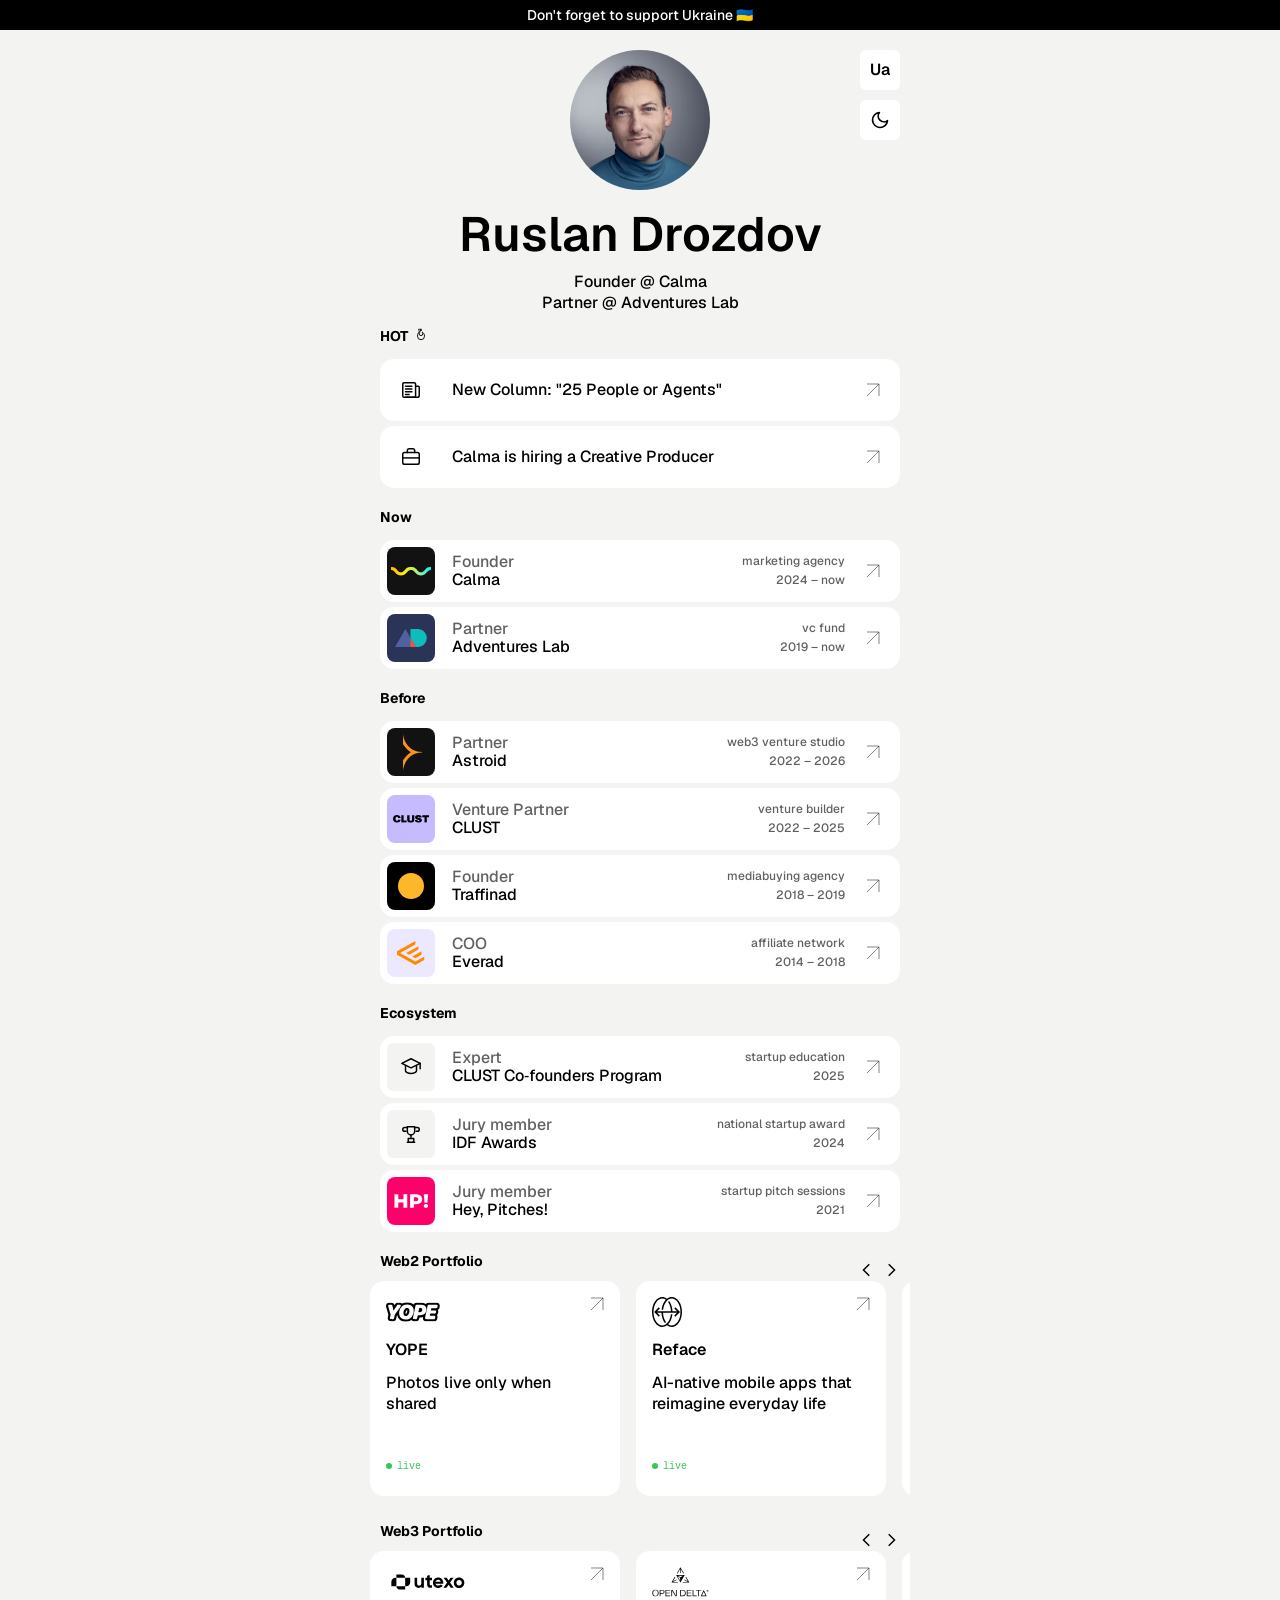
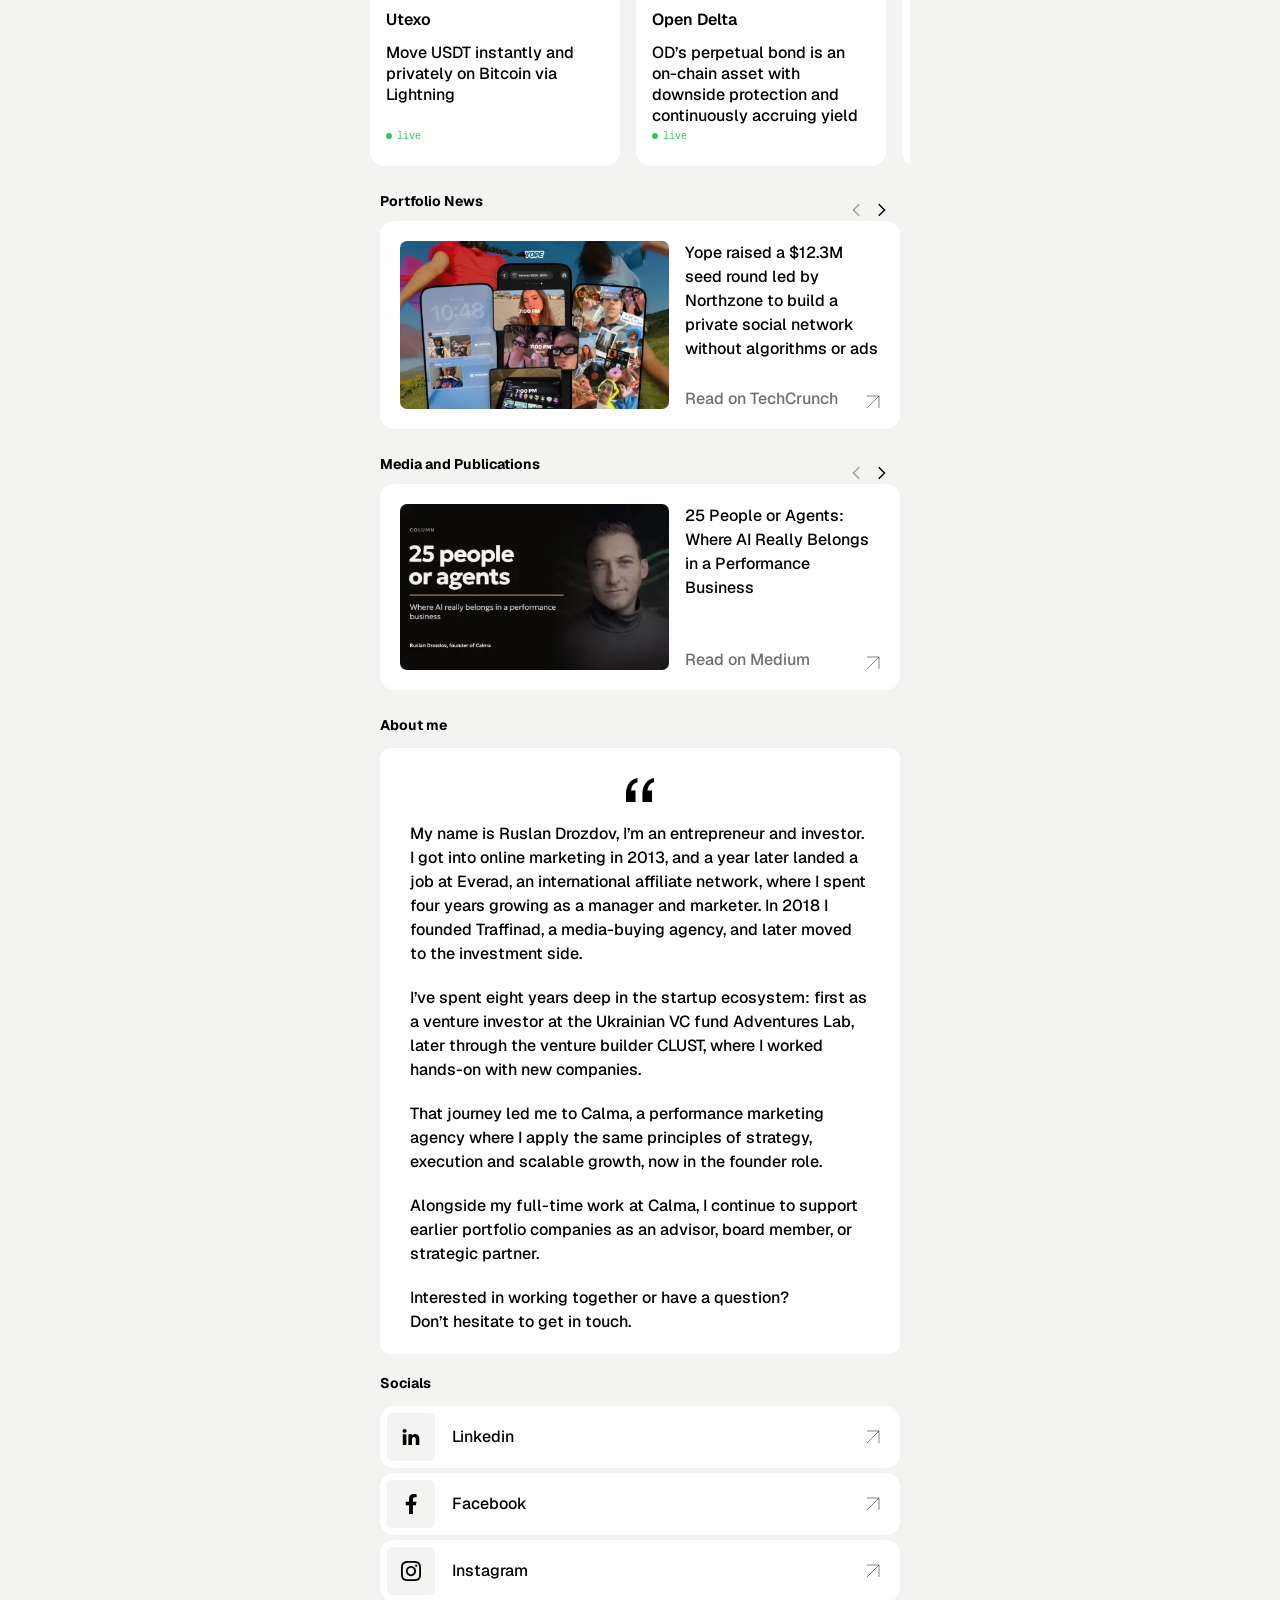
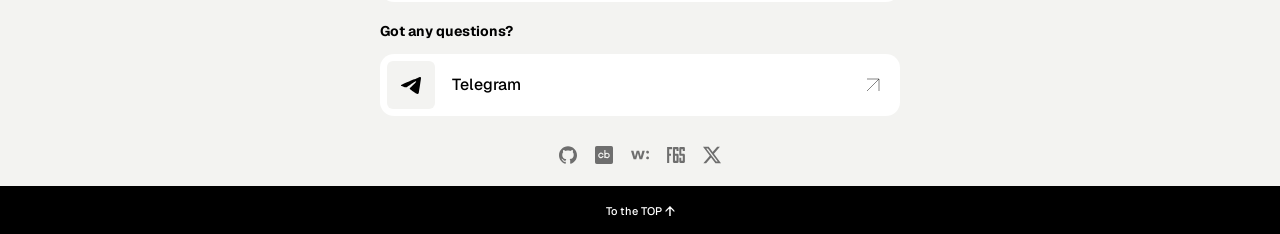
==== commit a4b416f1: "Revert the desktop two-column layout and the mobile reorder it required Owner review: the two-column" ====
--- a/index.html
+++ b/index.html
@@ -199,11 +199,9 @@
     <noscript><iframe src="https://www.googletagmanager.com/ns.html?id=GTM-5PTHHBV8"
     height="0" width="0" style="display:none;visibility:hidden"></iframe></noscript>
     <!-- End Google Tag Manager (noscript) -->
-<main class="layout" id="top">
+<main class="main" id="top">
         <div class="main__banner"><a target="_blank" rel="noopener noreferrer" href="https://u24.gov.ua/">Don't forget to support Ukraine  🇺🇦</a></div>
-    <div class="layout__grid">
-    <aside class="layout__aside">
-    <div class="main__container">
+    <div class="main__container" id="container">
         <div class="user">
             <button class="user__theme" id="themeToggle" aria-label="Toggle theme">
                 <svg class="theme-icon sun-icon" width="20" height="20" viewBox="0 0 24 24" fill="none" stroke="currentColor" stroke-width="2" stroke-linecap="round" stroke-linejoin="round">
@@ -228,44 +226,6 @@
             <h1 class="user__name">Ruslan Drozdov</h1>
             <div class="user__position">Founder @ Calma<br />Partner @ Adventures Lab</div>
         </div>
-    </div>
-    <div class="main__container">
-        <h2 class="media__title">About me</h2>
-        <article class="story">
-            <p class="story__info">My name is Ruslan Drozdov, I’m an entrepreneur and investor. I got into online marketing in 2013, and a year later landed a job at Everad, an international affiliate network, where I spent four years growing as a manager and marketer. In 2018 I founded Traffinad, a media-buying agency, and later moved to the investment side.</p>
-            <p class="story__info">I’ve spent eight years deep in the startup ecosystem: first as a venture investor at the Ukrainian VC fund Adventures Lab, later through the venture builder CLUST, where I worked hands-on with new companies.</p>
-            <p class="story__info">That journey led me to Calma, a performance marketing agency where I apply the same principles of strategy, execution and scalable growth, now in the founder role.</p>
-            <p class="story__info">Alongside my full-time work at Calma, I continue to support earlier portfolio companies as an advisor, board member, or strategic partner.</p>
-            <p class="story__info">Interested in working together or have a question?<br />Don’t hesitate to get in touch.</p>
-        </article>
-    </div>
-    <div class="main__container">
-        <div class="media">
-            <h2 class="media__title">Socials</h2>
-            <a  target="_blank" rel="noopener noreferrer" href="https://www.linkedin.com/in/drozdorus/" class="media__item">
-                <span class="media__icon bg"><img src="img/linkedin.svg" alt=""></span>
-                <span class="media__text">Linkedin</span>
-            </a>
-            <a  target="_blank" rel="noopener noreferrer" href="https://www.facebook.com/drozdorus/" class="media__item">
-                <span class="media__icon bg"><img src="img/fb.svg" alt=""></span>
-                <span class="media__text">Facebook</span>
-            </a>
-            <a  target="_blank" rel="noopener noreferrer" href="https://www.instagram.com/drozdorus" class="media__item">
-                <span class="media__icon bg"><img src="img/insta.svg" alt=""></span>
-                <span class="media__text">Instagram</span>
-            </a>
-        </div>
-        <div class="media">
-            <h2 class="media__title">Got any questions?</h2>
-            <a  target="_blank" rel="noopener noreferrer" href="https://t.me/drozdorus" class="media__item">
-                <span class="media__icon bg"><img src="img/tg.svg" alt=""></span>
-                <span class="media__text">Telegram</span>
-            </a>
-        </div>
-    </div>
-    </aside>
-    <div class="layout__main">
-    <div class="main__container">
         <div class="media">
             <h2 class="media__title">HOT <svg class="icon media__title-icon" width="16" height="16" viewBox="0 0 24 24" aria-hidden="true"><use href="#i-fire"/></svg></h2>
             <a target="_blank" rel="noopener noreferrer" href="https://medium.com/@drozdorus/25-people-or-agents-where-ai-really-belongs-in-a-performance-business-71c285251df5" class="media__item">
@@ -333,7 +293,8 @@
         </div>
         <h2 class="media__title slider--opt">Web2 Portfolio</h2>
     </div>
-    <div class="media slide">
+</main>
+<div class="media slide">
     <div class="media__container">
         <ul class="slider web-slider">
             <li class="slider__item">
@@ -694,9 +655,44 @@
         </div>
     </div>
 </div>
-    </div>
-    </div>
-</main>
+<div class="main">
+    <div class="main__container">
+        <h2 class="media__title">About me</h2>
+        <article class="story">
+            <p class="story__info">My name is Ruslan Drozdov, I’m an entrepreneur and investor. I got into online marketing in 2013, and a year later landed a job at Everad, an international affiliate network, where I spent four years growing as a manager and marketer. In 2018 I founded Traffinad, a media-buying agency, and later moved to the investment side.</p>
+            <p class="story__info">I’ve spent eight years deep in the startup ecosystem: first as a venture investor at the Ukrainian VC fund Adventures Lab, later through the venture builder CLUST, where I worked hands-on with new companies.</p>
+            <p class="story__info">That journey led me to Calma, a performance marketing agency where I apply the same principles of strategy, execution and scalable growth, now in the founder role.</p>
+            <p class="story__info">Alongside my full-time work at Calma, I continue to support earlier portfolio companies as an advisor, board member, or strategic partner.</p>
+            <p class="story__info">Interested in working together or have a question?<br />Don’t hesitate to get in touch.</p>
+        </article>
+    </div>
+</div>
+<div class="main last">
+    <div class="main__container">
+        <div class="media">
+            <h2 class="media__title">Socials</h2>
+            <a  target="_blank" rel="noopener noreferrer" href="https://www.linkedin.com/in/drozdorus/" class="media__item">
+                <span class="media__icon bg"><img src="img/linkedin.svg" alt=""></span>
+                <span class="media__text">Linkedin</span>
+            </a>
+            <a  target="_blank" rel="noopener noreferrer" href="https://www.facebook.com/drozdorus/" class="media__item">
+                <span class="media__icon bg"><img src="img/fb.svg" alt=""></span>
+                <span class="media__text">Facebook</span>
+            </a>
+            <a  target="_blank" rel="noopener noreferrer" href="https://www.instagram.com/drozdorus" class="media__item">
+                <span class="media__icon bg"><img src="img/insta.svg" alt=""></span>
+                <span class="media__text">Instagram</span>
+            </a>
+        </div>
+        <div class="media">
+            <h2 class="media__title">Got any questions?</h2>
+            <a  target="_blank" rel="noopener noreferrer" href="https://t.me/drozdorus" class="media__item">
+                <span class="media__icon bg"><img src="img/tg.svg" alt=""></span>
+                <span class="media__text">Telegram</span>
+            </a>
+        </div>
+    </div>
+</div>
 <footer class="site-footer">
     <div class="main__container">
         <div class="site-footer__socials">
--- a/css/main.css
+++ b/css/main.css
@@ -141,34 +141,6 @@
   .media__meta{flex-shrink:0;text-align:right}
 }
 
-/* Desktop two-column layout (item 1 of the visual refresh).
-   .layout__aside (photo/name/position + About me + Socials/contact) and
-   .layout__main (HOT/Now/Before/Ecosystem lists + the four portfolio
-   carousels) are two real sibling boxes now, so the sidebar can be a single
-   sticky element with no auto-placement/row-matching tricks needed. Below
-   1024px both are just plain blocks stacking in document order. */
-@media screen and (min-width:1024px){
-  .layout__grid{
-    display:grid;
-    grid-template-columns:minmax(300px,360px) 1fr;
-    column-gap:64px;
-    align-items:start;
-    max-width:1180px;
-    margin:0 auto;
-    padding:0 40px;
-  }
-  .layout__aside{
-    position:sticky;
-    top:32px;
-    align-self:start;
-  }
-  .layout__aside .main__container{
-    max-width:none;
-    padding:0;
-    margin:0;
-  }
-}
-
 /* Type scale (item 2). Body/meta/section-title sizes bumped globally above;
    the name only grows on wide viewports where there's room for it. */
 @media screen and (min-width:1024px){
@@ -264,6 +236,7 @@
 
 .slider{
   display:flex;
+  list-style:none;
   overflow-x:auto;
   overflow-y:hidden;
   scroll-snap-type:x mandatory;
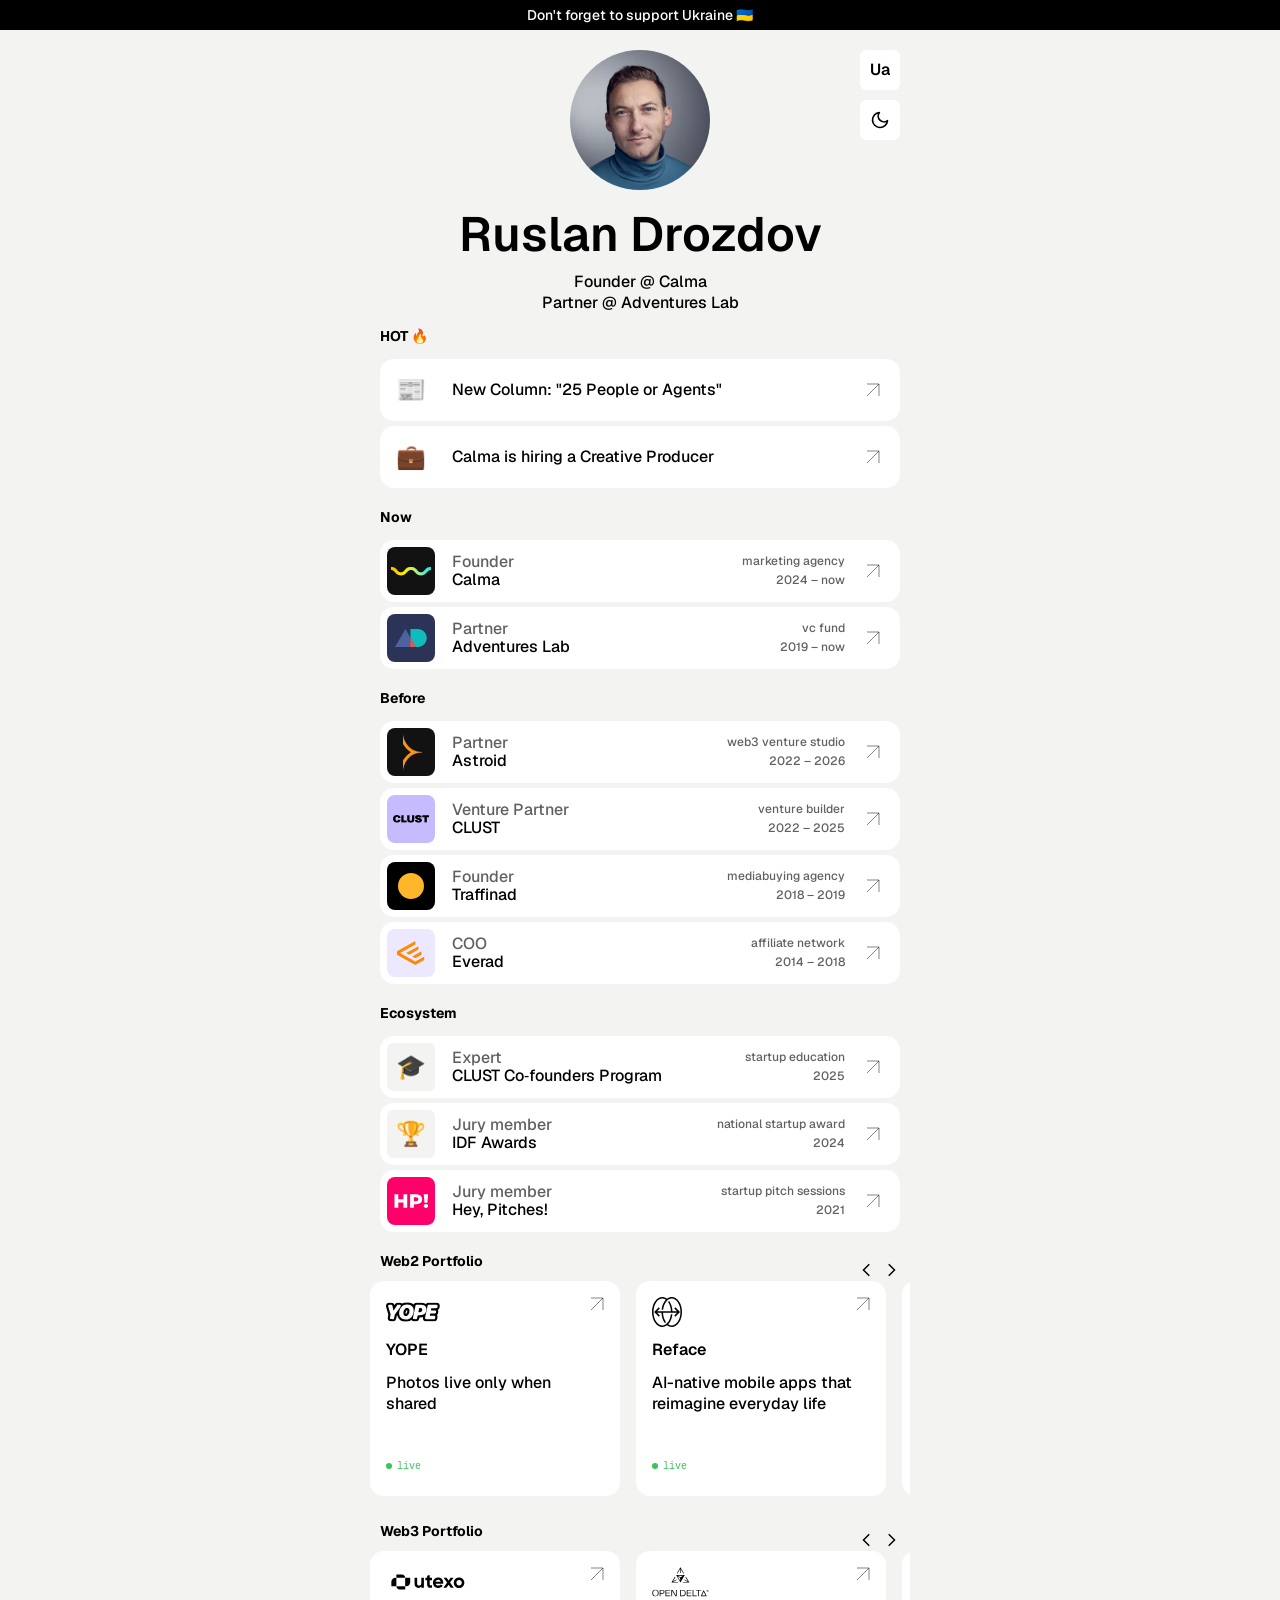
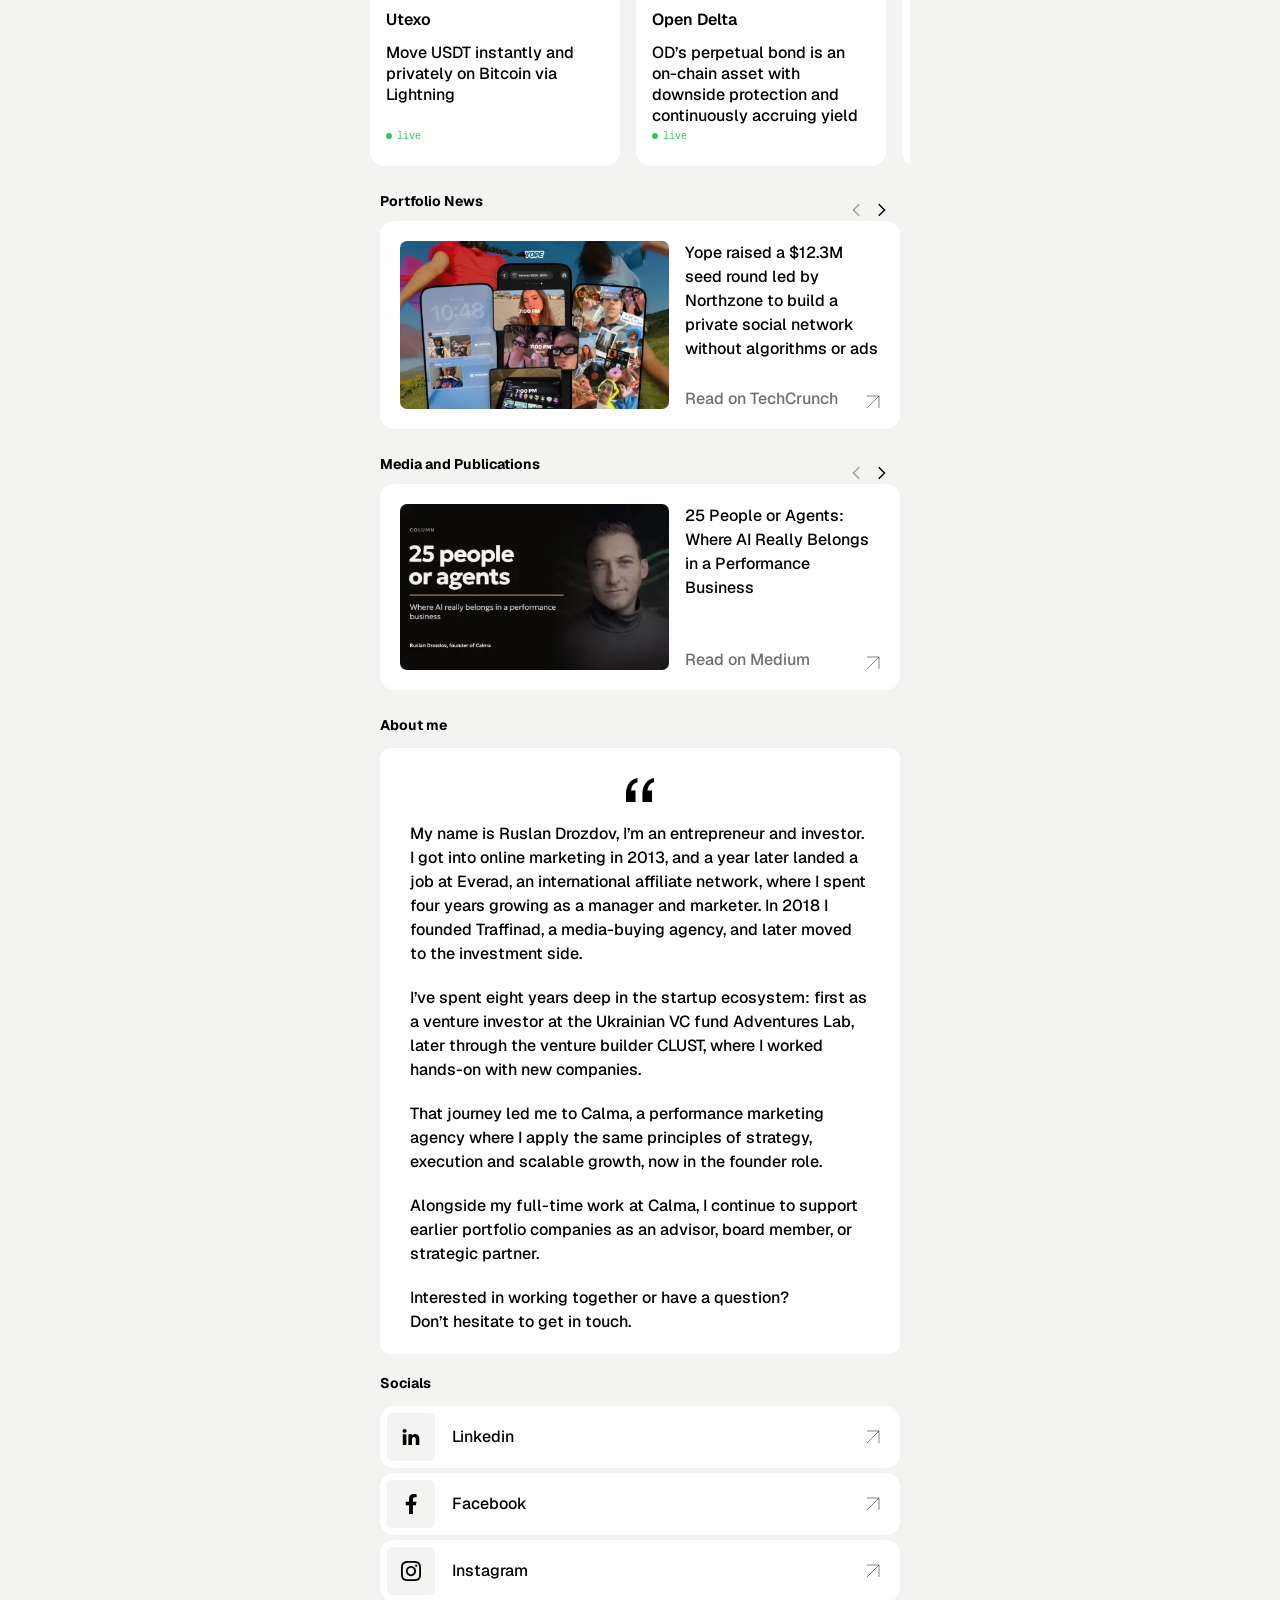
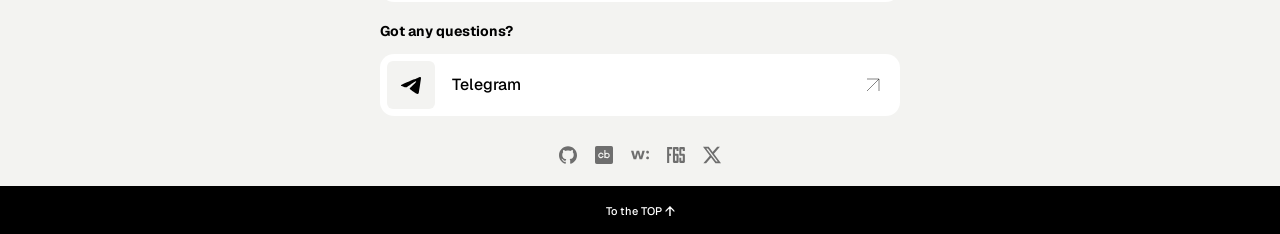
==== commit 988d386f: "Revert the SVG row icons back to emoji Owner review: bring the emoji back exactly as on main (newspa" ====
--- a/index.html
+++ b/index.html
@@ -165,36 +165,6 @@
     <!-- End Google Tag Manager -->
 </head>
 <body>
-<svg style="position:absolute;width:0;height:0;overflow:hidden" aria-hidden="true" focusable="false">
-    <!-- Row-icon sprite (item 5). Available ids: i-fire, i-news, i-briefcase, i-grad, i-trophy. One consistent 24x24 outline style, colored via currentColor so both themes work automatically. -->
-    <symbol id="i-fire" viewBox="0 0 24 24">
-        <path d="M12 2c1 3-3 4-3 8a3 3 0 0 0 6 0c0-1-.5-2-1-3 2 1 4 3.5 4 7a6 6 0 0 1-12 0c0-5 3-7 3-8 0-1.5-1-3-1-4 1.5 0 3 .5 4 2z" fill="none" stroke="currentColor" stroke-width="1.6" stroke-linecap="round" stroke-linejoin="round"/>
-    </symbol>
-    <symbol id="i-news" viewBox="0 0 24 24">
-        <rect x="3" y="4" width="14" height="16" rx="1.5" fill="none" stroke="currentColor" stroke-width="1.6" stroke-linecap="round" stroke-linejoin="round"/>
-        <path d="M17 8h3a1 1 0 0 1 1 1v9a2 2 0 0 1-2 2H6" fill="none" stroke="currentColor" stroke-width="1.6" stroke-linecap="round" stroke-linejoin="round"/>
-        <line x1="6" y1="8" x2="13" y2="8" stroke="currentColor" stroke-width="1.6" stroke-linecap="round"/>
-        <line x1="6" y1="11" x2="13" y2="11" stroke="currentColor" stroke-width="1.6" stroke-linecap="round"/>
-        <line x1="6" y1="14" x2="13" y2="14" stroke="currentColor" stroke-width="1.6" stroke-linecap="round"/>
-        <line x1="6" y1="17" x2="10" y2="17" stroke="currentColor" stroke-width="1.6" stroke-linecap="round"/>
-    </symbol>
-    <symbol id="i-briefcase" viewBox="0 0 24 24">
-        <rect x="3" y="7" width="18" height="13" rx="2" fill="none" stroke="currentColor" stroke-width="1.6" stroke-linecap="round" stroke-linejoin="round"/>
-        <path d="M8 7V5a2 2 0 0 1 2-2h4a2 2 0 0 1 2 2v2" fill="none" stroke="currentColor" stroke-width="1.6" stroke-linecap="round" stroke-linejoin="round"/>
-        <line x1="3" y1="13" x2="21" y2="13" stroke="currentColor" stroke-width="1.6"/>
-    </symbol>
-    <symbol id="i-grad" viewBox="0 0 24 24">
-        <path d="M12 3 2 8l10 5 10-5-10-5z" fill="none" stroke="currentColor" stroke-width="1.6" stroke-linecap="round" stroke-linejoin="round"/>
-        <path d="M6 10.5V16c0 1.5 2.7 3 6 3s6-1.5 6-3v-5.5" fill="none" stroke="currentColor" stroke-width="1.6" stroke-linecap="round" stroke-linejoin="round"/>
-        <line x1="22" y1="8" x2="22" y2="14" stroke="currentColor" stroke-width="1.6" stroke-linecap="round"/>
-    </symbol>
-    <symbol id="i-trophy" viewBox="0 0 24 24">
-        <path d="M8 4h8v5a4 4 0 0 1-8 0V4z" fill="none" stroke="currentColor" stroke-width="1.6" stroke-linecap="round" stroke-linejoin="round"/>
-        <path d="M8 5H5a2 2 0 0 0 0 4h1.5M16 5h3a2 2 0 0 1 0 4h-1.5" fill="none" stroke="currentColor" stroke-width="1.6" stroke-linecap="round" stroke-linejoin="round"/>
-        <line x1="12" y1="13" x2="12" y2="17" stroke="currentColor" stroke-width="1.6" stroke-linecap="round"/>
-        <path d="M8 21h8M9 17h6v2a2 2 0 0 1-2 2h-2a2 2 0 0 1-2-2v-2z" fill="none" stroke="currentColor" stroke-width="1.6" stroke-linecap="round" stroke-linejoin="round"/>
-    </symbol>
-</svg>
     <!-- Google Tag Manager (noscript) -->
     <noscript><iframe src="https://www.googletagmanager.com/ns.html?id=GTM-5PTHHBV8"
     height="0" width="0" style="display:none;visibility:hidden"></iframe></noscript>
@@ -227,13 +197,13 @@
             <div class="user__position">Founder @ Calma<br />Partner @ Adventures Lab</div>
         </div>
         <div class="media">
-            <h2 class="media__title">HOT <svg class="icon media__title-icon" width="16" height="16" viewBox="0 0 24 24" aria-hidden="true"><use href="#i-fire"/></svg></h2>
+            <h2 class="media__title">HOT 🔥</h2>
             <a target="_blank" rel="noopener noreferrer" href="https://medium.com/@drozdorus/25-people-or-agents-where-ai-really-belongs-in-a-performance-business-71c285251df5" class="media__item">
-                <span class="media__icon"><svg class="icon media__text-icon" width="22" height="22" viewBox="0 0 24 24" aria-hidden="true"><use href="#i-news"/></svg></span>
+                <span class="media__icon"><span class="media__text-icon">📰</span></span>
                 <span class="media__text">New Column: "25 People or Agents"</span>
             </a>
             <a target="_blank" rel="noopener noreferrer" href="https://calma.io/hiring/" class="media__item">
-                <span class="media__icon"><svg class="icon media__text-icon" width="22" height="22" viewBox="0 0 24 24" aria-hidden="true"><use href="#i-briefcase"/></svg></span>
+                <span class="media__icon"><span class="media__text-icon">💼</span></span>
                 <span class="media__text">Calma is hiring a Creative Producer</span>
             </a>
         </div>
@@ -276,12 +246,12 @@
         <div class="media">
             <h2 class="media__title">Ecosystem</h2>
             <a target="_blank" rel="noopener noreferrer" href="https://clust.team/co-founders-program/" class="media__item">
-                <span class="media__icon bg"><svg class="icon media__text-icon" width="22" height="22" viewBox="0 0 24 24" aria-hidden="true"><use href="#i-grad"/></svg></span>
+                <span class="media__icon bg"><span class="media__text-icon">🎓</span></span>
                 <span class="media__text"><i class="gray">Expert</i>CLUST Co&#8209;founders Program</span>
                 <span class="media__meta"><span class="media__description">startup education</span><span class="media__year">2025</span></span>
             </a>
             <a target="_blank" rel="noopener noreferrer" href="https://usf.com.ua/en/?p=23957" class="media__item">
-                <span class="media__icon bg"><svg class="icon media__text-icon" width="22" height="22" viewBox="0 0 24 24" aria-hidden="true"><use href="#i-trophy"/></svg></span>
+                <span class="media__icon bg"><span class="media__text-icon">🏆</span></span>
                 <span class="media__text"><i class="gray">Jury member</i>IDF Awards</span>
                 <span class="media__meta"><span class="media__description">national startup award</span><span class="media__year">2024</span></span>
             </a>
--- a/css/main.css
+++ b/css/main.css
@@ -71,18 +71,15 @@
 .user__lang:hover {
   background: var(--bg-button);
   transform: scale(1.05);
-}.user__photo{max-width:140px;height:140px;margin:0 auto 18px}.user__photo img{width:140px;height:140px;border-radius:50%}.user__name{font-size:30px;margin-bottom:5px}.user__position{line-height:21px}.media{margin-bottom:20px}.media.slide{margin-bottom:26px}.media__title{font-family:"Geist Variable",sans-serif;font-weight:700;margin-bottom:14px;font-size:14px}.media__item{position:relative;min-height:62px;margin-bottom:5px;border-radius:14px;display:flex;align-items:center;padding-right:55px;justify-content:space-between}.media__item:after{content:'';position:absolute;top:24px;right:20px;background:url(../img/arrow.svg) no-repeat;width:14px;height:14px}.media__item--inactive{cursor:default}.media__item--inactive:after{content:none}.media__item:last-child{margin-bottom:0}.media__text-icon{width:22px;height:22px;display:block}
-.media__title-icon{width:14px;height:14px;vertical-align:-1px;margin-left:3px}.media__icon{width:48px;height:48px;position:absolute;top:7px;left:7px;display:flex;justify-content:center;align-items:center;border-radius:6px}.slider__href,.slider__item,.story,.to-top__arrow{position:relative}.media__icon.bg{background:var(--bg-button)}.slider__href{color:var(--text-secondary)!important}.to-top__banner{background:var(--bg-accent);color:var(--text-light)}[data-theme="dark"] .main__banner{background:#000!important}[data-theme="dark"] .media__item:after,[data-theme="dark"] .slider__item:before,[data-theme="dark"] .slider__href:before{filter:invert(1)}[data-theme="dark"] .story:before{filter:invert(1)}
+}.user__photo{max-width:140px;height:140px;margin:0 auto 18px}.user__photo img{width:140px;height:140px;border-radius:50%}.user__name{font-size:30px;margin-bottom:5px}.user__position{line-height:21px}.media{margin-bottom:20px}.media.slide{margin-bottom:26px}.media__title{font-family:"Geist Variable",sans-serif;font-weight:700;margin-bottom:14px;font-size:14px}.media__item{position:relative;min-height:62px;margin-bottom:5px;border-radius:14px;display:flex;align-items:center;padding-right:55px;justify-content:space-between}.media__item:after{content:'';position:absolute;top:24px;right:20px;background:url(../img/arrow.svg) no-repeat;width:14px;height:14px}.media__item--inactive{cursor:default}.media__item--inactive:after{content:none}.media__item:last-child{margin-bottom:0}.media__text-icon{font-size:24px}.media__icon{width:48px;height:48px;position:absolute;top:7px;left:7px;display:flex;justify-content:center;align-items:center;border-radius:6px}.slider__href,.slider__item,.story,.to-top__arrow{position:relative}.media__icon.bg{background:var(--bg-button)}.slider__href{color:var(--text-secondary)!important}.to-top__banner{background:var(--bg-accent);color:var(--text-light)}[data-theme="dark"] .main__banner{background:#000!important}[data-theme="dark"] .media__item:after,[data-theme="dark"] .slider__item:before,[data-theme="dark"] .slider__href:before{filter:invert(1)}[data-theme="dark"] .story:before{filter:invert(1)}
 
 /* Базові стилі для SVG з transition */
 svg, img[src$=".svg"] {
   transition: filter 0.3s ease;
 }
 
-/* Інверсія SVG в темній темі з виключеннями.
-   .icon (the row-icon sprite, item 5) uses currentColor and already
-   tracks the theme via inherited text color, so it's excluded here. */
-[data-theme="dark"] svg:not(.theme-icon):not(.icon),
+/* Інверсія SVG в темній темі з виключеннями */
+[data-theme="dark"] svg:not(.theme-icon),
 [data-theme="dark"] img[src$=".svg"] {
   filter: invert(1);
 }
@@ -104,7 +101,7 @@
 
 /* Автоматична інверсія для системної темної теми з виключеннями */
 @media (prefers-color-scheme: dark) {
-  :root:not([data-theme="light"]) svg:not(.theme-icon):not(.icon),
+  :root:not([data-theme="light"]) svg:not(.theme-icon),
   :root:not([data-theme="light"]) img[src$=".svg"] {
     filter: invert(1);
   }
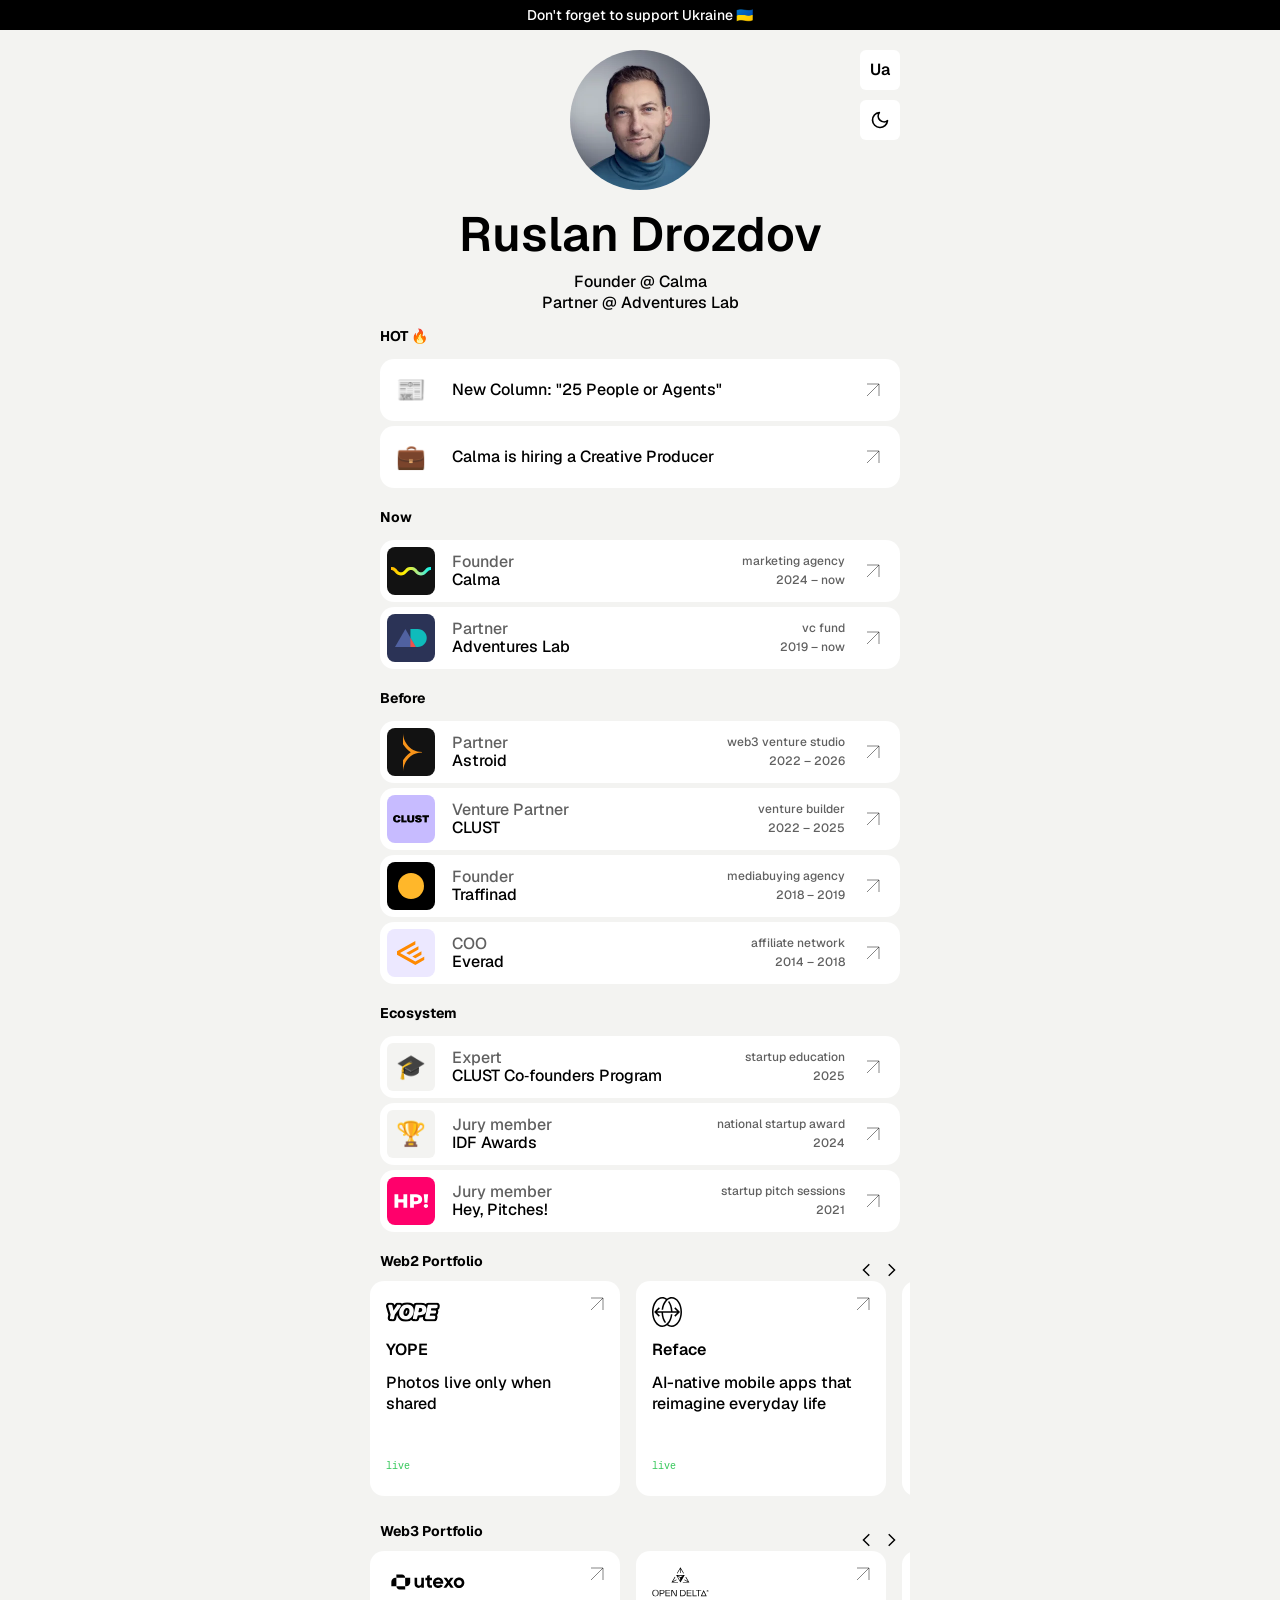
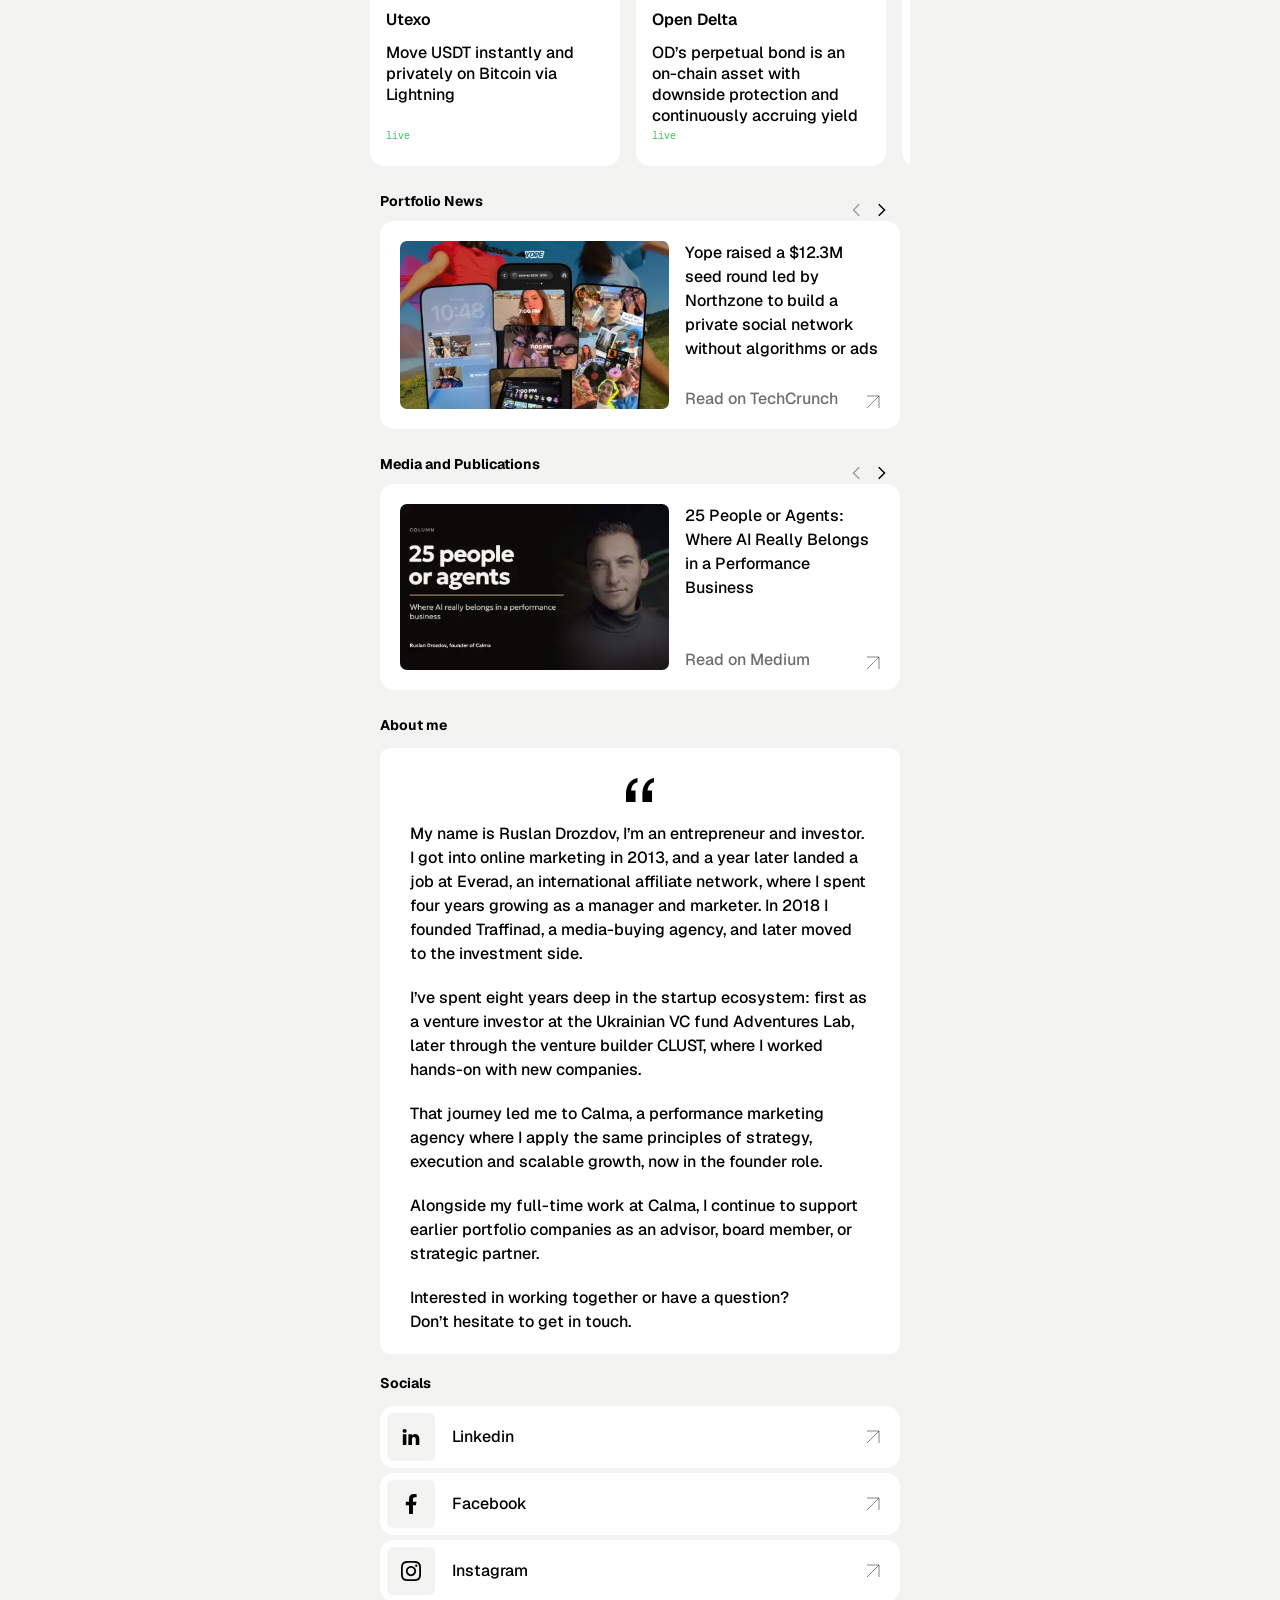
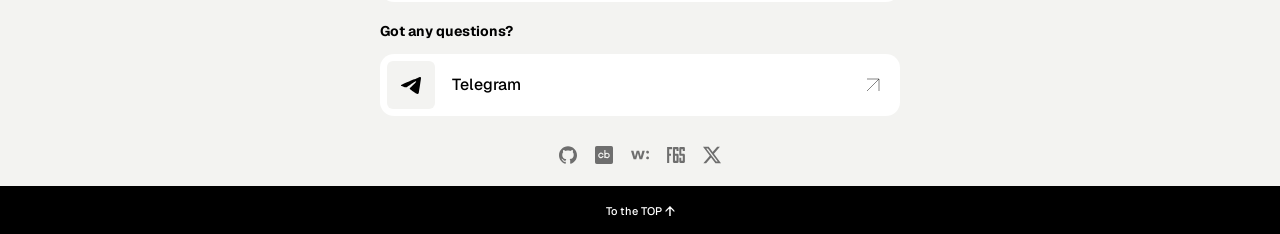
==== commit 31743ad7: "Remove the pulsing dot next to "Live" Owner review: back to the plain green "live" label as on main." ====
--- a/index.html
+++ b/index.html
@@ -272,7 +272,7 @@
                     <img src="img/i6.svg" alt="YOPE logo" class="slider__icon">
                     <p class="slider__name">YOPE</p>
                     <p class="slider__info">Photos live only when shared</p>
-                    <p class="slider__status slider__status--live"><span class="slider__status-dot" aria-hidden="true"></span>live</p>
+                    <p class="slider__status slider__status--live">live</p>
                 </a>
             </li>
             <li class="slider__item">
@@ -280,7 +280,7 @@
                     <img src="img/i1.svg" alt="Reface logo" class="slider__icon">
                     <p class="slider__name">Reface</p>
                     <p class="slider__info">AI-native mobile apps that reimagine everyday life</p>
-                    <p class="slider__status slider__status--live"><span class="slider__status-dot" aria-hidden="true"></span>live</p>
+                    <p class="slider__status slider__status--live">live</p>
                 </a>
             </li>
             <li class="slider__item">
@@ -288,7 +288,7 @@
                     <img src="img/i2.svg" alt="OneNotary logo" class="slider__icon">
                     <p class="slider__name">OneNotary</p>
                     <p class="slider__info">24/7 online notarization — legal, fast, secure</p>
-                    <p class="slider__status slider__status--live"><span class="slider__status-dot" aria-hidden="true"></span>live</p>
+                    <p class="slider__status slider__status--live">live</p>
                 </a>
             </li>
             <li class="slider__item">
@@ -296,7 +296,7 @@
                     <img src="img/dr.svg" alt="DeckRobot logo" class="slider__icon">
                     <p class="slider__name">DeckRobot</p>
                     <p class="slider__info">Get your branded slides in one click with AI</p>
-                    <p class="slider__status slider__status--live"><span class="slider__status-dot" aria-hidden="true"></span>live</p>
+                    <p class="slider__status slider__status--live">live</p>
                 </a>
             </li>
             <li class="slider__item">
@@ -304,7 +304,7 @@
                     <img src="img/pi.svg" alt="Pibox logo" class="slider__icon">
                     <p class="slider__name">Pibox</p>
                     <p class="slider__info">Finalize your audio and video projects faster than ever</p>
-                    <p class="slider__status slider__status--live"><span class="slider__status-dot" aria-hidden="true"></span>live</p>
+                    <p class="slider__status slider__status--live">live</p>
                 </a>
             </li>
             <li class="slider__item slider__item--inactive">
@@ -333,7 +333,7 @@
                     <img src="img/utexo.svg" alt="Utexo logo" class="slider__icon">
                     <p class="slider__name">Utexo</p>
                     <p class="slider__info">Move USDT instantly and privately on Bitcoin via Lightning</p>
-                    <p class="slider__status slider__status--live"><span class="slider__status-dot" aria-hidden="true"></span>live</p>
+                    <p class="slider__status slider__status--live">live</p>
                 </a>
             </li>
             <li class="slider__item">
@@ -341,7 +341,7 @@
                     <img src="img/i4.svg" alt="Open Delta logo" class="slider__icon">
                     <p class="slider__name">Open Delta</p>
                     <p class="slider__info">OD’s perpetual bond is an on-chain asset with downside protection and continuously accruing yield</p>
-                    <p class="slider__status slider__status--live"><span class="slider__status-dot" aria-hidden="true"></span>live</p>
+                    <p class="slider__status slider__status--live">live</p>
                 </a>
             </li>
             <li class="slider__item slider__item--inactive">
--- a/css/main.css
+++ b/css/main.css
@@ -273,14 +273,3 @@
   .carousel__arrow--prev:not(:disabled):hover{transform:scaleX(-1) translateX(2px)}
   .carousel__arrow--next:not(:disabled):hover{transform:translateX(2px)}
 }
-
-/* Pulsing dot next to the "Live" status label */
-.slider__status--live{display:inline-flex;align-items:center;gap:5px}
-.slider__status-dot{width:6px;height:6px;border-radius:50%;background:currentColor;display:inline-block}
-@media (prefers-reduced-motion:no-preference){
-  .slider__status-dot{animation:status-pulse 1.8s ease-in-out infinite}
-}
-@keyframes status-pulse{
-  0%,100%{opacity:1;transform:scale(1)}
-  50%{opacity:.35;transform:scale(1.5)}
-}
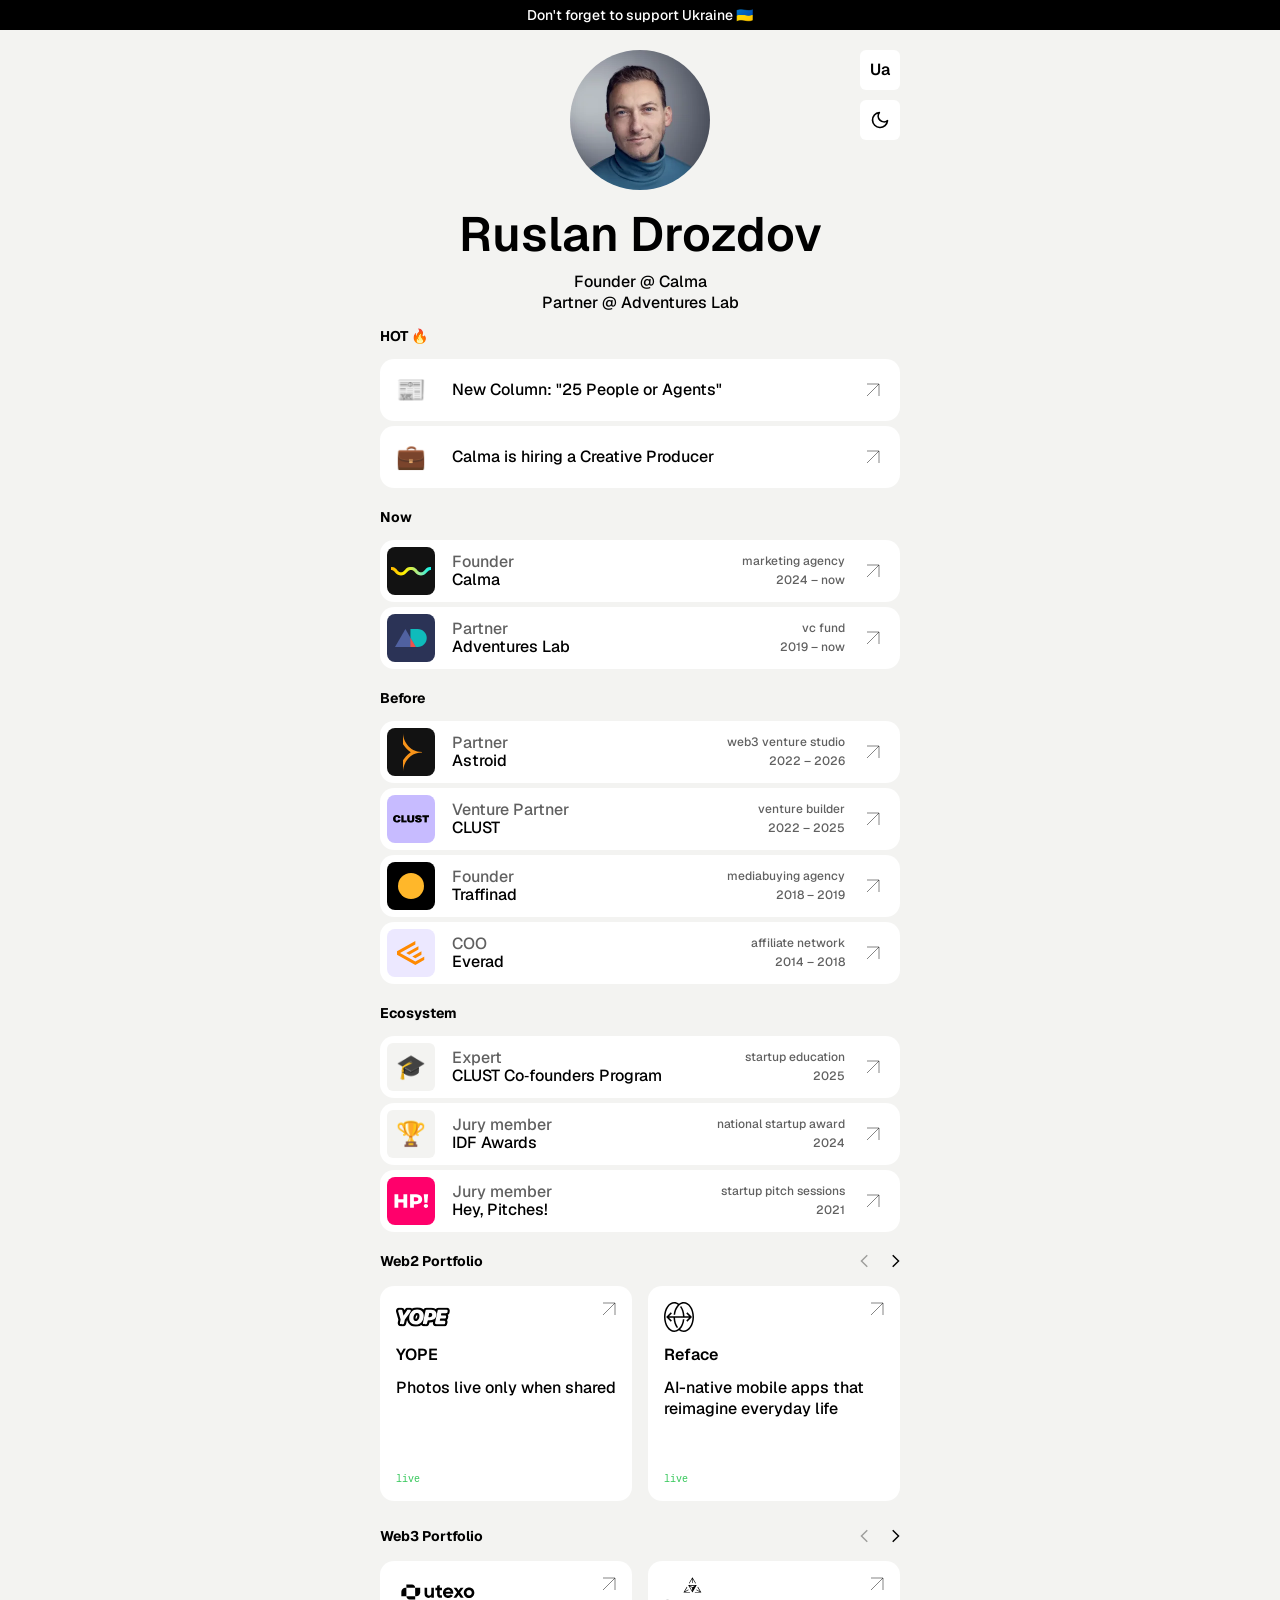
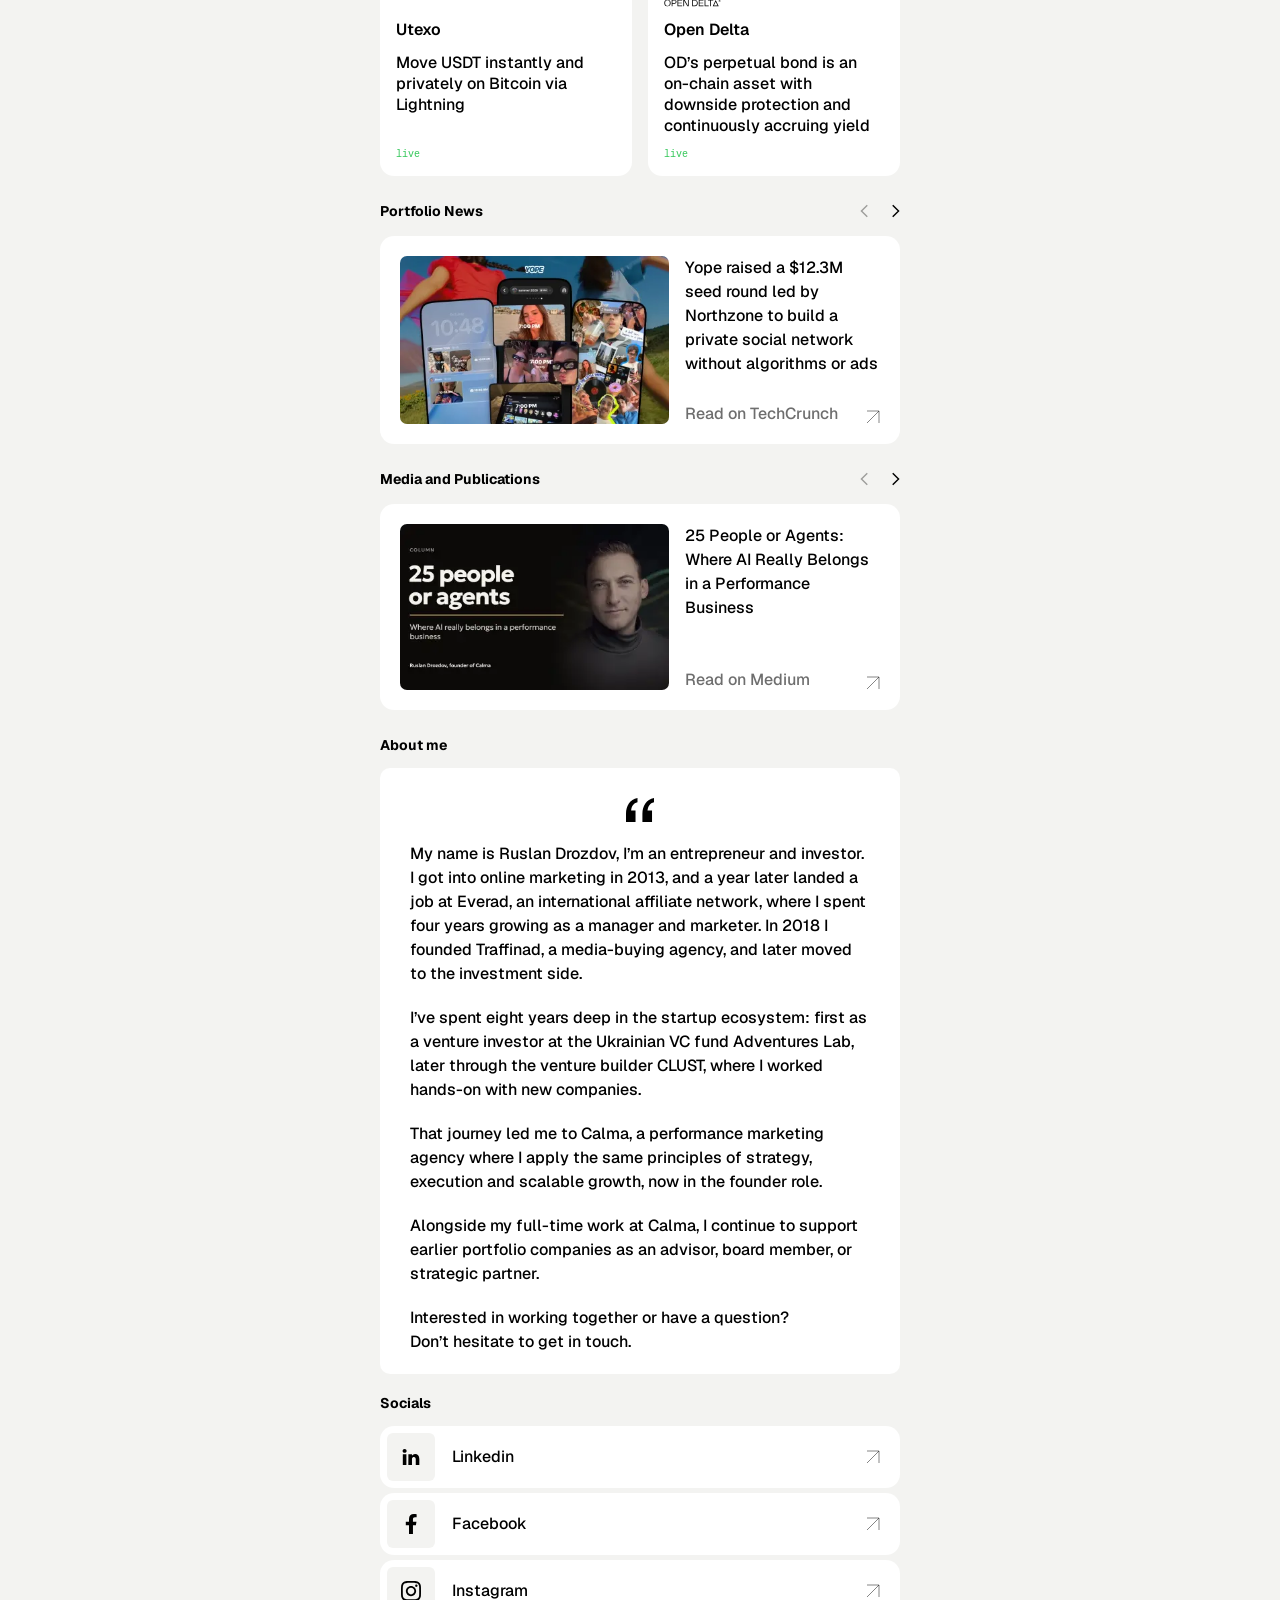
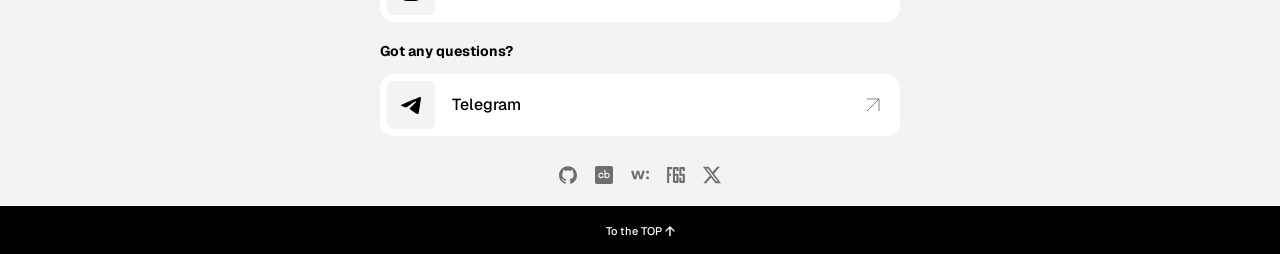
==== commit ff4ebd1e: "Bump the stylesheet version so returning visitors do not pair the new markup with a cached main.css " ====
--- a/index.html
+++ b/index.html
@@ -65,7 +65,7 @@
     </script>
 
     <link rel="preload" href="fonts/Geist-Variable-latin.woff2" as="font" type="font/woff2" crossorigin>
-    <link rel="stylesheet" href="css/main.css?v=20261105">
+    <link rel="stylesheet" href="css/main.css?v=20261110">
 
     <script type="application/ld+json">
     {
--- a/css/main.css
+++ b/css/main.css
@@ -14,6 +14,11 @@
   --text-light: #000;
   --bg-button: #f3f3f1;
   --border-color: transparent;
+  /* Hover for rows and cards: a shadow that stays inside the 5px row gap
+     (offset 4 + blur radius ~5 - spread 4), plus a lighter surface in dark
+     mode where a shadow alone does not read. */
+  --bg-hover: #fff;
+  --shadow-hover: 0 4px 10px -4px rgba(0,0,0,.18);
 }
 
 [data-theme="dark"] {
@@ -25,6 +30,8 @@
   --text-light: #fff;
   --bg-button: #3a3a3c;
   --border-color: #3a3a3c;
+  --bg-hover: #333336;
+  --shadow-hover: 0 4px 10px -4px rgba(0,0,0,.5);
 }
 
 *{box-sizing:border-box}.user__lang,.user__name,.user__theme{font-family:"Geist Variable",sans-serif;font-weight:600}.user__position,body{font-family:"Geist Variable",sans-serif;font-weight:500}.main__banner{background:var(--bg-accent)}*{padding:0}.main__banner,.to-top__banner,.user,.user__lang,.user__theme{text-align:center}*{margin:0}@font-face{font-family:"Geist Variable";font-style:normal;font-weight:100 900;font-display:swap;src:url("../fonts/Geist-Variable-latin.woff2") format("woff2-variations");unicode-range:U+0000-00FF,U+0131,U+0152-0153,U+02BB-02BC,U+02C6,U+02DA,U+02DC,U+0304,U+0308,U+0329,U+2000-206F,U+20AC,U+2122,U+2191,U+2193,U+2212,U+2215,U+FEFF,U+FFFD}@font-face{font-family:"Geist Variable";font-style:normal;font-weight:100 900;font-display:swap;src:url("../fonts/Geist-Variable-cyrillic.woff2") format("woff2-variations");unicode-range:U+0301,U+0400-045F,U+0490-0491,U+04B0-04B1,U+2116}.media__text i,.user__photo,.user__photo img{display:block}/* Theme Toggle Button Styles - простий постійний фон */
@@ -113,7 +120,7 @@
 }
 
 .slider__href:before,.slider__item:before{background:url("../img/arrow.svg") center no-repeat;width:14px;height:14px;content:'';position:absolute}.media__icon img{max-width:48px}.media__text{line-height:18.2px;padding-left:72px;padding-right:35px}.media__text i{opacity:.62;font-style:normal}.media__description{font-size:12px;font-weight:500;opacity:.62}.media__meta{display:flex;flex-direction:column;align-items:flex-end;gap:3px}.media__year{font-size:12px;font-weight:500;opacity:.62}.web-slider__link{padding:16px;display:flex;flex-direction:column;justify-content:flex-start;align-items:flex-start}.slider.portfolio .slider link{padding:16px}.slider.portfolio .slider__item:before{content:none}.portfolio .slider__picture{margin-bottom:10px}.slider{margin-bottom:36px}.slider__item{min-height:215px;border-radius:14px;width:188px;margin:0 8px}.slider__item:before{top:16px;right:16px}.slider__link{padding:16px;display:block}.slider__icon{margin-bottom:12px;max-height:30px}.slider__picture{margin-bottom:10px;border-radius:7px}.slider__name{margin-bottom:12px;font-family:"Geist Variable",sans-serif;font-weight:600}.slider__info{min-height:85px}.slider__text{line-height:20px;margin-bottom:16px;display:flex}.slider__href{width:100%;text-decoration:none;display:flex;color:#7f7f7f}.slider__href:before{bottom:0;right:0}.story{padding:74px 16px 20px;border-radius:10px;width:100%;margin:0 auto 20px}.story:before{content:'';background:url("../img/quote.svg") center/28px no-repeat;-webkit-background-size:28px;position:absolute;top:30px;left:calc(50% - 14px);width:28px;height:24px}.story__info{margin-bottom:20px;line-height:24px;font-size:16px;font-family:"Geist Variable",sans-serif;font-weight:500}.story__info:last-child{margin-bottom:0}.to-top__banner{background:#000;color:#fff;font-size:11px;padding:15px 0;width:100%;display:block;text-decoration:none}.to-top__arrow{top:1px;font-size:14px}.web-slider{margin:auto}.web-slider .slider__item{width:200px}@media screen and (min-width:345px){.main__container{max-width:100%;padding:0 30px}}@media screen and (min-width:445px){.story{padding:74px 30px 20px}.portfolio.slider{margin-bottom:0}.slider.portfolio .slider__link{display:flex;flex-direction:row}.portfolio .slider__text{padding:0;line-height:150%}.slider__box{padding:0 0 0 16px;display:flex;flex-direction:column;justify-content:space-between}.slider__link{padding:20px}.slider.portfolio .slider__item{min-height:1px;margin:0}.main__container,.story{max-width:580px}.web-slider .slider__item{width:250px}.portfolio .slider__picture{margin-bottom:0;display:block;width:56%}.media__title.slider--opt{margin-bottom:-16px}.media__container{max-width:540px;margin:auto}}@media screen and (min-width:479px){body{overflow-x:hidden}.web-slider{max-width:580px}}
-.slider__status{font-family:monospace;font-size:10px;color:var(--text-secondary);margin-top:auto;padding-top:4px}.slider__status--live{color:#34c759}
+.slider__status{font-family:monospace;font-size:10px;color:var(--text-secondary);margin-top:auto;padding-top:12px}.slider__status--live{color:#34c759}
 .slider__item--inactive:before{content:none}
 .slider__item--inactive .web-slider__link{cursor:default;opacity:.6}
 
@@ -159,37 +166,41 @@
     transition:transform .18s ease;
   }
 
-  .media__item:hover,.media__item:focus-visible{
-    transform:translateY(-2px);
-    box-shadow:0 8px 20px rgba(0,0,0,.1);
+  /* No vertical lift: rows are only 5px apart, so a translate closes the
+     gap and the shadow spills onto the neighbours. The shadow is sized to
+     stay inside that gap; the corner arrow carries the motion. */
+  .media__item:not(.media__item--inactive):hover{
+    background-color:var(--bg-hover);
+    box-shadow:var(--shadow-hover);
   }
   .media__item:hover:after,.media__item:focus-visible:after{
     transform:translate(2px,-2px);
   }
   .media__item:active{
-    transform:translateY(0);
     box-shadow:none;
   }
 
   .slider.web-slider .slider__item:not(.slider__item--inactive):hover,
-  .slider.web-slider .slider__item:not(.slider__item--inactive):focus-within{
-    transform:translateY(-3px);
-    box-shadow:0 10px 24px rgba(0,0,0,.12);
+  .slider.portfolio .slider__item:hover{
+    background-color:var(--bg-hover);
+    box-shadow:var(--shadow-hover);
   }
   .slider.web-slider .slider__item:not(.slider__item--inactive):hover:before,
   .slider.web-slider .slider__item:not(.slider__item--inactive):focus-within:before{
     transform:translate(2px,-2px);
   }
-
-  .slider.portfolio .slider__item:hover,
-  .slider.portfolio .slider__item:focus-within{
-    transform:translateY(-3px);
-    box-shadow:0 10px 24px rgba(0,0,0,.12);
+  .slider.web-slider .slider__item:active,
+  .slider.portfolio .slider__item:active{
+    box-shadow:none;
   }
   .slider.portfolio .slider__item:hover .slider__href:before,
   .slider.portfolio .slider__item:focus-within .slider__href:before{
     transform:translate(2px,-2px);
   }
+
+  /* the theme button gets the same hover as the language button next to it */
+  .user__theme{transition:background-color .3s ease,transform .3s ease}
+  .user__theme:hover{background:var(--bg-button);transform:scale(1.05)}
 
   .site-footer__icon{transition:opacity .2s ease,transform .18s ease}
   .site-footer__icon:hover{transform:translateY(-2px)}
@@ -229,10 +240,38 @@
    prev/next buttons (same spot slick used to insert them); .portfolio and
    .web-slider are the scrollable tracks themselves. */
 .media__container{position:relative}
-.portfolio,.web-slider{width:100%;padding-top:27px}
+
+/* The title sits directly above the track (no negative margin); the
+   prev/next arrows are pulled up into the title row and the track's own
+   top padding is the title-to-card gap, the same in all four carousels.
+   The title keeps clear of the arrows on narrow screens. */
+.media__title.slider--opt{margin-bottom:0;padding-right:76px}
+
+/* Web2/Web3 rows sit outside .main__container in the markup; give their
+   container exactly the same column as everything else, so the cards line
+   up with the section titles and the row edges. */
+body > .media.slide > .media__container{max-width:315px;margin:0 auto}
+@media screen and (min-width:345px){
+  body > .media.slide > .media__container{max-width:none;margin:0 30px}
+}
+@media screen and (min-width:445px){
+  body > .media.slide > .media__container{width:calc(100% - 60px);max-width:520px;margin:0 auto}
+}
+
+/* Track: 16px title-to-card gap on top, 10px at the bottom so the hover
+   shadow is not cut by the scroll container (the section margin below is
+   reduced by the same 10px). */
+.slider.portfolio,.slider.web-slider{
+  width:100%;
+  max-width:none;
+  margin:0;
+  padding:16px 0 10px;
+}
+.media.slide{margin-bottom:16px}
 
 .slider{
   display:flex;
+  gap:16px;
   list-style:none;
   overflow-x:auto;
   overflow-y:hidden;
@@ -242,25 +281,42 @@
   -ms-overflow-style:none;
 }
 .slider::-webkit-scrollbar{display:none}
-.slider__item{scroll-snap-align:start;flex:0 0 auto}
-.slider.portfolio .slider__item{width:100%;flex:0 0 100%}
-.slider.portfolio .slider__item:last-child{margin-right:0}
+.slider.portfolio{gap:20px}
+.slider__item{scroll-snap-align:start}
+/* Exactly two whole cards per view in the Web2/Web3 rows, one in the news
+   rows; gaps come from `gap`, not per-card margins, so nothing peeks in. */
+.slider.web-slider .slider__item{width:auto;margin:0;flex:0 0 calc((100% - 16px) / 2);min-width:0}
+.slider.portfolio .slider__item{width:auto;margin:0;flex:0 0 100%}
+/* Links fill their card, so the bottom-aligned status and the focus ring
+   cover the whole card; the ring is drawn inside because the track clips. */
+.web-slider__link,.slider__link{border-radius:inherit}
+.web-slider__link{height:100%}
+.web-slider__link:focus-visible,.slider__link:focus-visible{outline-offset:-2px}
 
 .carousel__arrow{
   position:absolute;
-  top:0;
+  top:-25px; /* centred on the 18px title line: -(18/2) - 32/2 */
   width:32px;
   height:32px;
   border:none;
+  border-radius:6px;
   background:url("../img/arrow2.svg") center/8px 16px no-repeat;
   font-size:0;
-  outline-offset:2px;
+  outline-offset:0;
   cursor:pointer;
   padding:0;
 }
-.carousel__arrow--prev{transform:scaleX(-1);right:28px;left:auto}
-.carousel__arrow--next{right:2px}
-.carousel__arrow:disabled{opacity:.35;cursor:default}
+/* The next glyph's right edge lands on the column edge (as on main); the
+   32px hit areas sit side by side without overlapping. */
+.carousel__arrow--next{right:-12px}
+.carousel__arrow--prev{transform:scaleX(-1);right:20px;left:auto}
+@media screen and (max-width:344px){
+  /* no side gutter here, so keep the buttons inside the viewport */
+  .carousel__arrow--next{right:0}
+  .carousel__arrow--prev{right:32px}
+}
+.carousel__arrow[aria-disabled="true"]{opacity:.35;cursor:default}
+.carousel__arrow:focus-visible{outline:2px solid var(--bg-accent)}
 [data-theme="dark"] .carousel__arrow{filter:invert(1)}
 @media (prefers-color-scheme:dark){
   :root:not([data-theme="light"]) .carousel__arrow{filter:invert(1)}
@@ -268,8 +324,8 @@
 
 @media (hover:hover) and (pointer:fine){
   .carousel__arrow{transition:opacity .18s ease}
-  .carousel__arrow:not(:disabled):hover{opacity:.6}
+  .carousel__arrow:not([aria-disabled="true"]):hover{opacity:.6}
   /* prev is mirrored (scaleX(-1)), so its hover nudge needs the opposite sign */
-  .carousel__arrow--prev:not(:disabled):hover{transform:scaleX(-1) translateX(2px)}
-  .carousel__arrow--next:not(:disabled):hover{transform:translateX(2px)}
-}
+  .carousel__arrow--prev:not([aria-disabled="true"]):hover{transform:scaleX(-1) translateX(2px)}
+  .carousel__arrow--next:not([aria-disabled="true"]):hover{transform:translateX(2px)}
+}
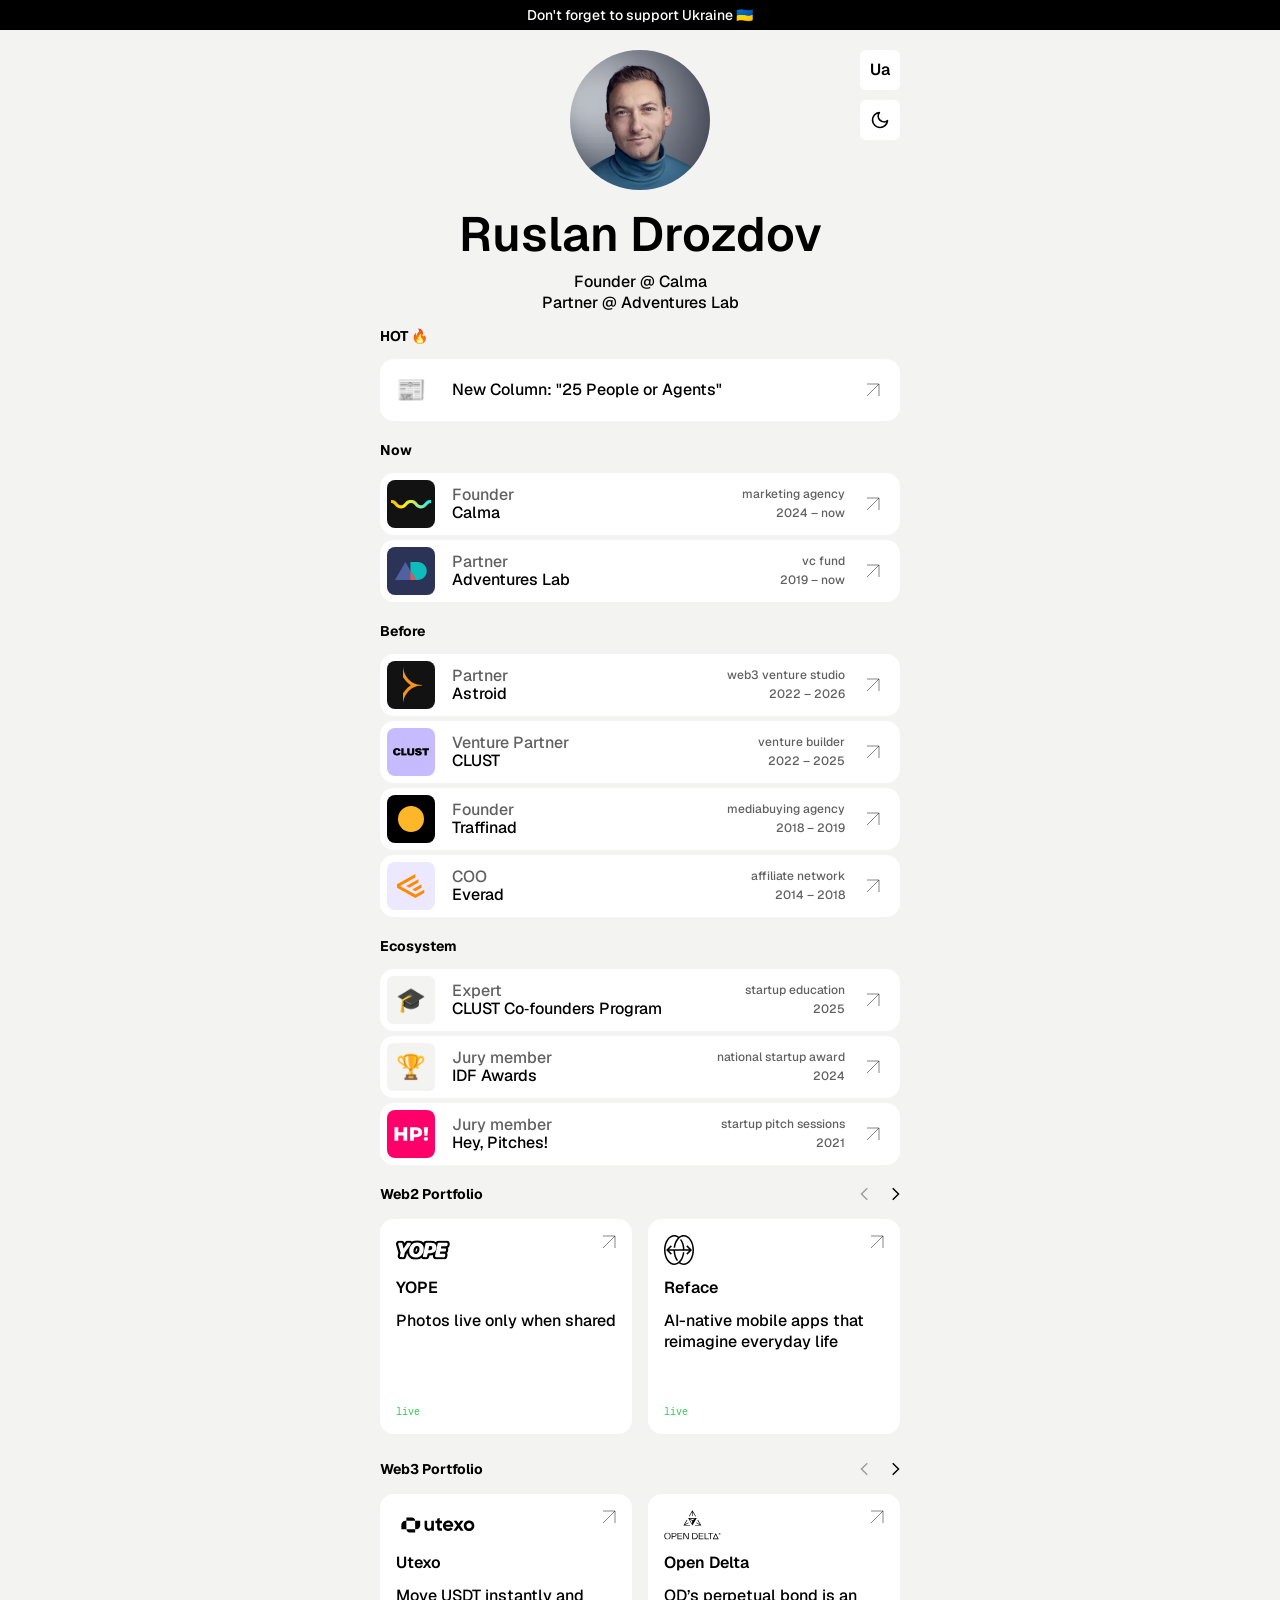
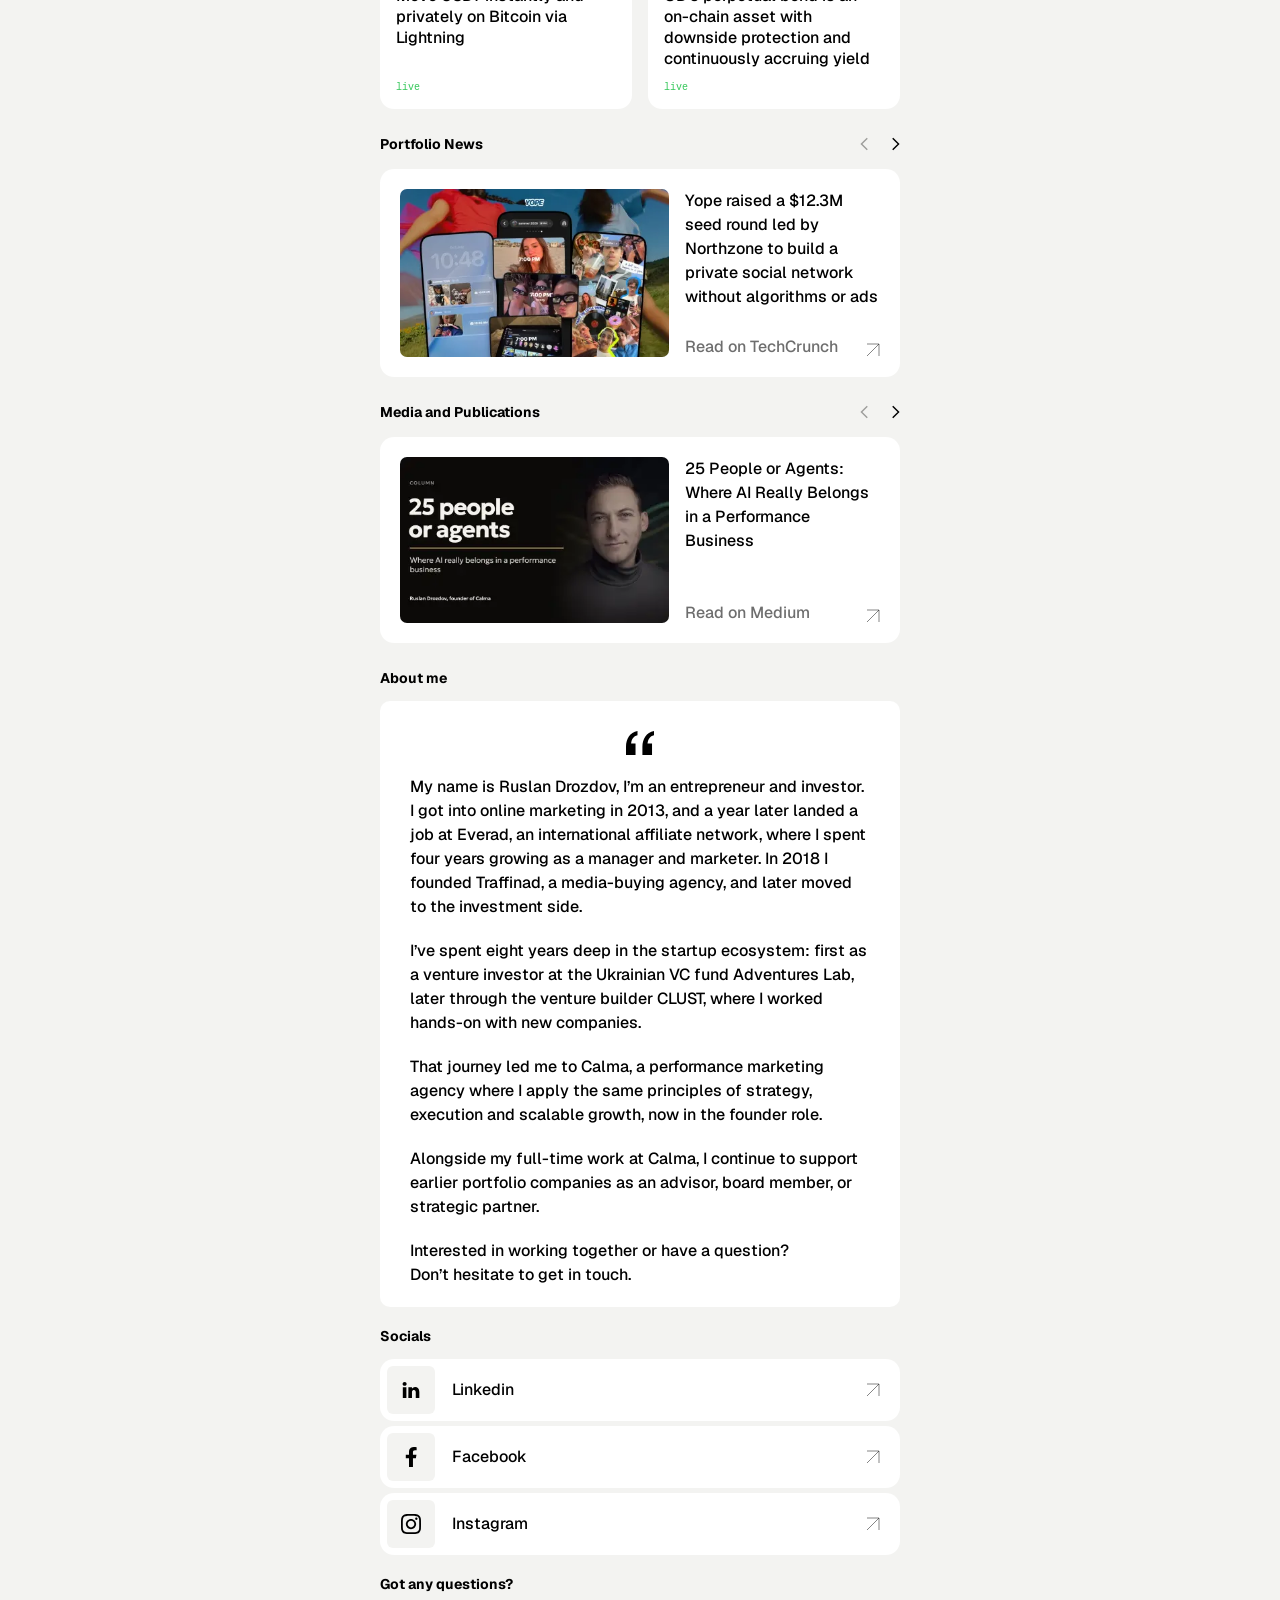
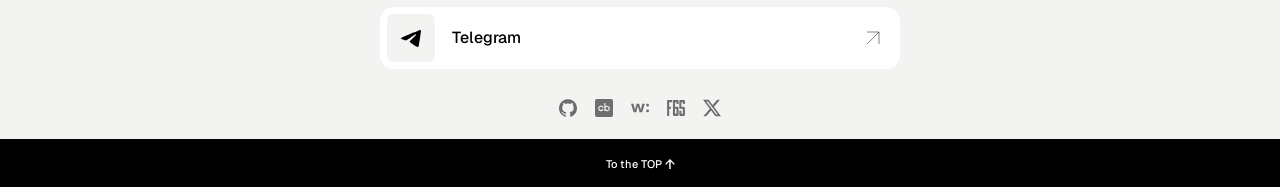
==== commit 0a776da3: "Drop the Creative Producer tile now that the role is closed Co-Authored-By: Claude Opus 5.5 <noreply" ====
--- a/index.html
+++ b/index.html
@@ -65,7 +65,7 @@
     </script>
 
     <link rel="preload" href="fonts/Geist-Variable-latin.woff2" as="font" type="font/woff2" crossorigin>
-    <link rel="stylesheet" href="css/main.css?v=20261110">
+    <link rel="stylesheet" href="css/main.css?v=20261110b">
 
     <script type="application/ld+json">
     {
@@ -202,10 +202,6 @@
                 <span class="media__icon"><span class="media__text-icon">📰</span></span>
                 <span class="media__text">New Column: "25 People or Agents"</span>
             </a>
-            <a target="_blank" rel="noopener noreferrer" href="https://calma.io/hiring/" class="media__item">
-                <span class="media__icon"><span class="media__text-icon">💼</span></span>
-                <span class="media__text">Calma is hiring a Creative Producer</span>
-            </a>
         </div>
         <div class="media">
             <h2 class="media__title">Now</h2>
--- a/css/main.css
+++ b/css/main.css
@@ -286,6 +286,16 @@
 /* Exactly two whole cards per view in the Web2/Web3 rows, one in the news
    rows; gaps come from `gap`, not per-card margins, so nothing peeks in. */
 .slider.web-slider .slider__item{width:auto;margin:0;flex:0 0 calc((100% - 16px) / 2);min-width:0}
+/* Phones: one whole card per view, like the news rows (owner, 2026-11-10) */
+@media screen and (max-width:444px){
+  .slider.web-slider{gap:20px}
+  /* full-width cards need far less height than the 2-up ones: drop the
+     fixed minimums so the row is as tall as its longest card (the track
+     stretches all cards to that height; the status stays at the bottom) */
+  .slider.web-slider .slider__item{flex-basis:100%;min-height:0}
+  .slider.web-slider .slider__info{min-height:0}
+  .slider.web-slider .slider__status{padding-top:16px}
+}
 .slider.portfolio .slider__item{width:auto;margin:0;flex:0 0 100%}
 /* Links fill their card, so the bottom-aligned status and the focus ring
    cover the whole card; the ring is drawn inside because the track clips. */
